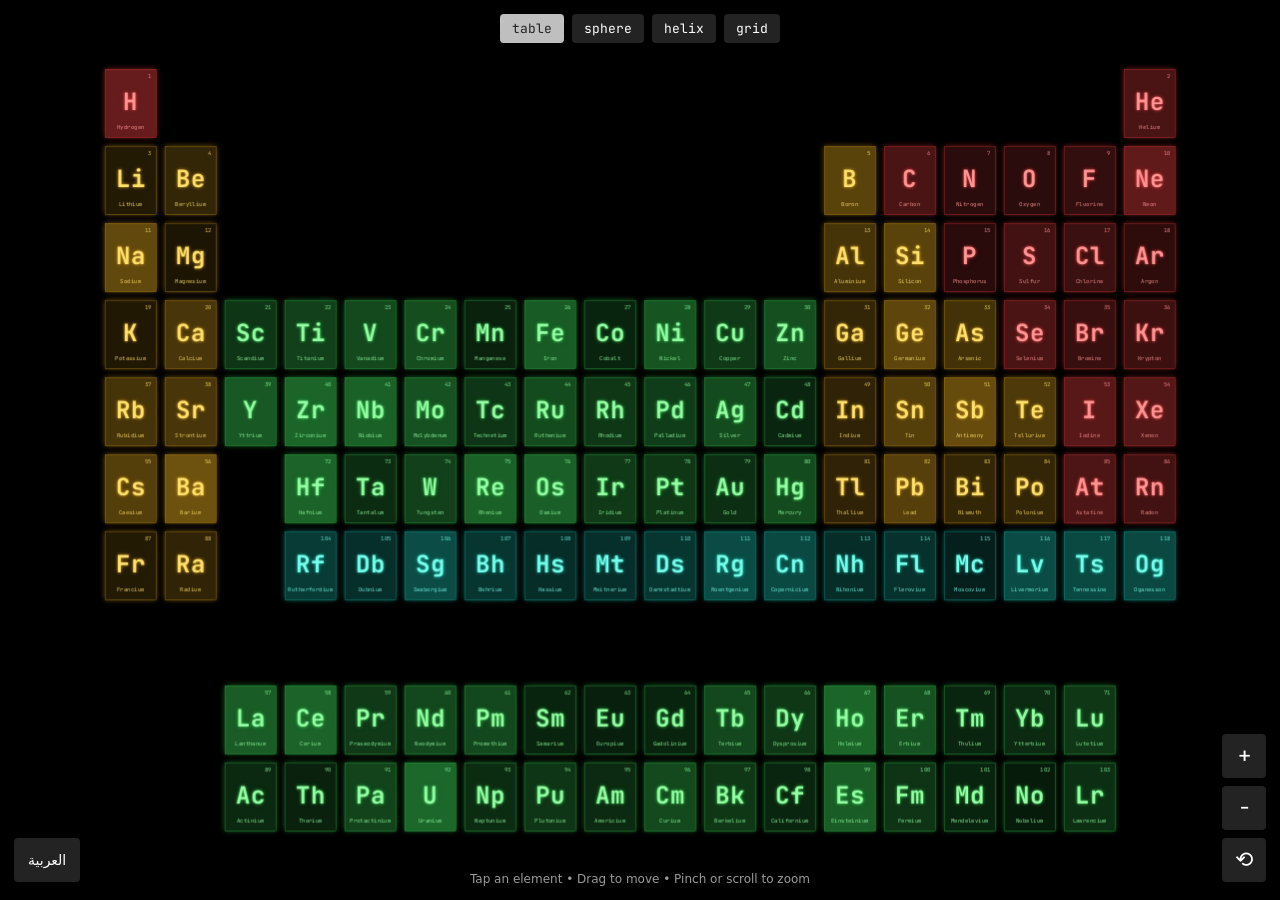
==== index.html @ 723ec85d "Add files via upload" ====
<!DOCTYPE html>
<html lang="en"><head><meta charset="utf-8">
<meta name="viewport" content="width=device-width,initial-scale=1,viewport-fit=cover">
<title>Periodic Table Auto Layout Animation</title>
<link href="https://fonts.googleapis.com/css2?family=JetBrains+Mono:wght@400;700&display=swap" rel="stylesheet">
<style>
:root{color-scheme:dark}
*{box-sizing:border-box;margin:0}
html,body{height:100%;background:#000;overflow:hidden;font-family:"JetBrains Mono",ui-monospace,Menlo,Consolas,monospace;touch-action:none}
#bar{position:fixed;top:calc(14px + env(safe-area-inset-top,0px));left:0;right:0;display:flex;justify-content:center;gap:8px;z-index:5}
button{font:inherit;font-size:13px;color:#fff;background:rgba(127,127,127,.28);border:0;padding:6px 12px;border-radius:4px;cursor:pointer}
button.on{background:rgba(225,225,225,.85);color:#222}
#stage{position:fixed;inset:0;perspective:1200px;cursor:grab}
#scene{position:absolute;left:50%;top:50%;width:0;height:0;transform-style:preserve-3d}
.t{position:absolute;width:120px;height:160px;margin:-80px 0 0 -60px;border:1px solid rgba(var(--c),.6);background:rgba(var(--c),var(--a));box-shadow:0 0 14px rgba(var(--c),.45);color:rgb(var(--l));text-align:center;font-weight:700;user-select:none;-webkit-user-select:none}
.t i{position:absolute;top:8px;right:10px;font-style:normal;font-size:13px;font-weight:400;opacity:.85}
.t b{position:absolute;left:0;right:0;top:38px;font-size:56px;text-shadow:0 0 8px rgba(var(--c),.9)}
.t s{position:absolute;left:0;right:0;bottom:14px;font-size:13px;text-decoration:none;font-weight:400;opacity:.9}
#ov{position:fixed;inset:0;z-index:10;display:flex;align-items:center;justify-content:center;background:rgba(0,0,0,.8);backdrop-filter:blur(6px);-webkit-backdrop-filter:blur(6px);padding:16px;overflow:auto;opacity:0;pointer-events:none;transition:opacity .35s;touch-action:pan-y}
#ov.show{opacity:1;pointer-events:auto}
#cl{position:fixed;top:calc(14px + env(safe-area-inset-top,0px));right:14px;z-index:11}
#cd{width:min(92vw,420px);margin:auto;color:rgb(var(--l));font-family:system-ui,"Segoe UI",Tahoma,"Noto Sans Arabic",sans-serif}
.hd{position:relative;height:190px;border:1px solid rgba(var(--c),.7);background:rgba(var(--c),.25);box-shadow:0 0 28px rgba(var(--c),.55);text-align:center;font-family:"JetBrains Mono",ui-monospace,Menlo,monospace;font-weight:700}
.hd i{position:absolute;top:12px;right:16px;font-style:normal;font-size:18px;font-weight:400;opacity:.85}
.hd b{position:absolute;left:0;right:0;top:34px;font-size:96px;text-shadow:0 0 14px rgba(var(--c),.95)}
.hd s{position:absolute;left:0;right:0;bottom:16px;font-size:18px;text-decoration:none;font-weight:400}
#exs{transition:opacity .4s .25s}
.lb{margin:16px 0 10px;font-size:14px;opacity:.85;text-align:center}
.ex{border:1px solid rgba(var(--c),.55);background:rgba(var(--c),.14);box-shadow:0 0 12px rgba(var(--c),.3);padding:11px 14px;margin-bottom:8px;font-size:16px;direction:rtl;text-align:right;line-height:1.5}
#zm{position:fixed;right:14px;bottom:calc(18px + env(safe-area-inset-bottom,0px));display:flex;flex-direction:column;gap:8px;z-index:5}
#zm button{width:44px;height:44px;font-size:22px;padding:0;line-height:1}
#hint{position:fixed;left:0;right:0;bottom:calc(14px + env(safe-area-inset-bottom,0px));text-align:center;font:12px system-ui,Tahoma,sans-serif;color:#9a9a9a;pointer-events:none;direction:rtl;transition:opacity 1s;z-index:4}
#lg{position:fixed;left:14px;bottom:calc(18px + env(safe-area-inset-bottom,0px));z-index:5;height:44px;padding:0 14px;font-family:system-ui,Tahoma,"Noto Sans Arabic",sans-serif;font-size:14px}
.ar .t s,.ar .hd s{font-family:system-ui,Tahoma,"Noto Sans Arabic",sans-serif}
body:not(.ar) .ex{direction:ltr;text-align:left}
</style></head><body>
<div id="bar"><button data-m="table">table</button><button data-m="sphere">sphere</button><button data-m="helix">helix</button><button data-m="grid">grid</button></div>
<div id="stage"><div id="scene"></div></div>
<button id="lg">العربية</button><div id="zm"><button data-z="1.3">+</button><button data-z="0.77">−</button><button data-z="0">⟲</button></div>
<div id="hint">اضغط على عنصر • اسحب للتحريك • قرّب بإصبعين أو بالعجلة</div>
<div id="ov"><button id="cl">✕</button><div id="cd"><div class="hd"></div><div id="exs"><div class="lb">أمثلة من الحياة الواقعية</div><div id="lst"></div></div></div></div>
<script>
const N="H Hydrogen,He Helium,Li Lithium,Be Beryllium,B Boron,C Carbon,N Nitrogen,O Oxygen,F Fluorine,Ne Neon,Na Sodium,Mg Magnesium,Al Aluminium,Si Silicon,P Phosphorus,S Sulfur,Cl Chlorine,Ar Argon,K Potassium,Ca Calcium,Sc Scandium,Ti Titanium,V Vanadium,Cr Chromium,Mn Manganese,Fe Iron,Co Cobalt,Ni Nickel,Cu Copper,Zn Zinc,Ga Gallium,Ge Germanium,As Arsenic,Se Selenium,Br Bromine,Kr Krypton,Rb Rubidium,Sr Strontium,Y Yttrium,Zr Zirconium,Nb Niobium,Mo Molybdenum,Tc Technetium,Ru Ruthenium,Rh Rhodium,Pd Palladium,Ag Silver,Cd Cadmium,In Indium,Sn Tin,Sb Antimony,Te Tellurium,I Iodine,Xe Xenon,Cs Caesium,Ba Barium,La Lanthanum,Ce Cerium,Pr Praseodymium,Nd Neodymium,Pm Promethium,Sm Samarium,Eu Europium,Gd Gadolinium,Tb Terbium,Dy Dysprosium,Ho Holmium,Er Erbium,Tm Thulium,Yb Ytterbium,Lu Lutetium,Hf Hafnium,Ta Tantalum,W Tungsten,Re Rhenium,Os Osmium,Ir Iridium,Pt Platinum,Au Gold,Hg Mercury,Tl Thallium,Pb Lead,Bi Bismuth,Po Polonium,At Astatine,Rn Radon,Fr Francium,Ra Radium,Ac Actinium,Th Thorium,Pa Protactinium,U Uranium,Np Neptunium,Pu Plutonium,Am Americium,Cm Curium,Bk Berkelium,Cf Californium,Es Einsteinium,Fm Fermium,Md Mendelevium,No Nobelium,Lr Lawrencium,Rf Rutherfordium,Db Dubnium,Sg Seaborgium,Bh Bohrium,Hs Hassium,Mt Meitnerium,Ds Darmstadtium,Rg Roentgenium,Cn Copernicium,Nh Nihonium,Fl Flerovium,Mc Moscovium,Lv Livermorium,Ts Tennessine,Og Oganesson".split(",").map(s=>s.split(" "));
const RED=new Set([1,2,6,7,8,9,10,15,16,17,18,34,35,36,53,54,85,86]);
const YEL=new Set([3,4,5,11,12,13,14,19,20,31,32,33,37,38,49,50,51,52,55,56,81,82,83,84,87,88]);
const COL={R:["255,70,70","255,150,150"],Y:["232,172,30","255,226,110"],G:["60,220,90","150,255,165"],T:["30,210,190","120,255,236"]};
const key=n=>n>=104?"T":RED.has(n)?"R":YEL.has(n)?"Y":"G";
const pos=n=>n<=2?[1,n==1?1:18]:n<=4?[2,n-2]:n<=10?[2,n+8]:n<=12?[3,n-10]:n<=18?[3,n]:n<=36?[4,n-18]:n<=54?[5,n-36]:n<=56?[6,n-54]:n<=71?[9,n-54]:n<=86?[6,n-68]:n<=88?[7,n-86]:n<=103?[10,n-86]:[7,n-100];
const PI=Math.PI,L=N.length;
const LAY={
 table:i=>{const[r,c]=pos(i+1);return{x:c*140-1330,y:r*180-990,z:0,rx:0,ry:0}},
 sphere:i=>{const phi=Math.acos(-1+2*i/L),a=Math.sqrt(L*PI)*phi,e=PI/2-phi,R=800;return{x:R*Math.cos(e)*Math.sin(a),y:-R*Math.sin(e),z:R*Math.cos(e)*Math.cos(a),rx:e,ry:a}},
 helix:i=>{const t=i*.175+PI,R=900;return{x:R*Math.sin(t),y:i*8-450,z:R*Math.cos(t),rx:0,ry:t}},
 grid:i=>({x:(i%5)*320-640,y:(Math.floor(i/5)%5)*300-600,z:Math.floor(i/25)*500-1000,rx:0,ry:0})
};
const scene=document.getElementById("scene"),btns=[...document.querySelectorAll("#bar button")];
const rnd=a=>(Math.random()-.5)*a;
const tiles=N.map(([s,nm],i)=>{
 const n=i+1,[c,l]=COL[key(n)],d=document.createElement("div");
 d.className="t";d.dataset.i=i;d.style.cssText=`--c:${c};--l:${l};--a:${(.12+Math.random()*.35).toFixed(2)}`;
 d.innerHTML=`<i>${n}</i><b>${s}</b><s>${nm}</s>`;scene.appendChild(d);
 return{d,c:{x:rnd(4000),y:rnd(4000),z:rnd(4000),rx:rnd(6),ry:rnd(6)},f:null,to:null,t0:0};
});
const wrap=a=>a-2*PI*Math.round(a/(2*PI)),ease=p=>p<.5?4*p*p*p:1-Math.pow(-2*p+2,3)/2;
let mode="",rot={x:0,y:0},zoom=1,drag=false,resetAt=0,S=.4,sel=false,dt=null,sx=0,sy=0,pan={x:0,y:0},ptrs=new Map(),t0=0,moved=false,pd=0;
function fit(){S=Math.max(.12,Math.min(innerWidth*.94/2520,innerHeight*.88/1850))}
function go(m){
 mode=m;pan.x=pan.y=0;btns.forEach(b=>b.classList.toggle("on",b.dataset.m==m));resetAt=performance.now();
 tiles.forEach((t,i)=>{const T=LAY[m](i);t.f={...t.c};T.rx=t.c.rx+wrap(T.rx-t.c.rx);T.ry=t.c.ry+wrap(T.ry-t.c.ry);t.to=T;t.t0=performance.now()+Math.random()*500});
}
function frame(now){
 for(const t of tiles){
  const p=Math.max(0,Math.min(1,(now-t.t0)/1600)),e=ease(p),c=t.c,f=t.f,T=t.to;
  for(const k in T)c[k]=f[k]+(T[k]-f[k])*e;
  t.d.style.transform=`translate3d(${c.x}px,${c.y}px,${c.z}px) rotateY(${c.ry}rad) rotateX(${c.rx}rad)`;
 }
 if(!drag&&!sel){
  const settle=mode=="table"||mode=="grid"||now-resetAt<2200;
  if(settle){rot.x*=.9;rot.y+=(Math.round(rot.y/(2*PI))*2*PI-rot.y)*.08}
  else rot.y+=.003;
 }
 scene.style.transform=`translate(${pan.x}px,${pan.y}px) scale3d(${S*zoom},${S*zoom},${S*zoom}) rotateX(${rot.x}rad) rotateY(${rot.y}rad)`;
 requestAnimationFrame(frame);
}
btns.forEach(b=>b.onclick=()=>go(b.dataset.m));
const st=document.getElementById("stage");let lx=0,ly=0;
st.onpointerdown=e=>{if(e.pointerType=="mouse")ptrs.clear();st.setPointerCapture(e.pointerId);ptrs.set(e.pointerId,{x:e.clientX,y:e.clientY});drag=true;if(ptrs.size==1){sx=e.clientX;sy=e.clientY;t0=Date.now();moved=false}else{moved=true;pd=dist()}st.style.cursor="grabbing"};
const dist=()=>{const a=[...ptrs.values()];return a.length>1?Math.hypot(a[0].x-a[1].x,a[0].y-a[1].y):0};
const mid=()=>{const a=[...ptrs.values()];return a.length>1?{x:(a[0].x+a[1].x)/2,y:(a[0].y+a[1].y)/2}:{x:0,y:0}};
function zoomAt(f,cx,cy){const nz=Math.max(.3,Math.min(5,zoom*f)),k=nz/zoom;pan.x=(pan.x-cx)*k+cx;pan.y=(pan.y-cy)*k+cy;zoom=nz}
function pick(x,y){let b=null,bd=1e9,ba=0;for(const t of tiles){const r=t.d.getBoundingClientRect();if(!r.width)continue;const dx=Math.max(r.left-x,0,x-r.right),dy=Math.max(r.top-y,0,y-r.bottom),d=Math.hypot(dx,dy),a=r.width*r.height;if(d<=24&&(d<bd-.5||(Math.abs(d-bd)<=.5&&a>ba))){bd=d;ba=a;b=t.d}}return b}
st.onpointermove=e=>{const p=ptrs.get(e.pointerId);if(!p)return;
 if(ptrs.size==1){const dx=e.clientX-p.x,dy=e.clientY-p.y;if(Math.hypot(e.clientX-sx,e.clientY-sy)>16)moved=true;
  if(mode=="table"||e.shiftKey||e.buttons==2){pan.x+=dx;pan.y+=dy}else{rot.y+=dx*.005;rot.x=Math.max(-1.4,Math.min(1.4,rot.x-dy*.005))}
  p.x=e.clientX;p.y=e.clientY}
 else{const m0=mid();p.x=e.clientX;p.y=e.clientY;const m1=mid(),d1=dist();pan.x+=m1.x-m0.x;pan.y+=m1.y-m0.y;if(pd>0&&d1>0)zoomAt(d1/pd,m1.x-innerWidth/2,m1.y-innerHeight/2);pd=d1}};
st.onpointerup=st.onpointercancel=e=>{const was=ptrs.size;ptrs.delete(e.pointerId);if(ptrs.size==0){drag=false;st.style.cursor="grab";if(e.type=="pointerup"&&!moved&&was==1&&Date.now()-t0<1200){const d=pick(e.clientX,e.clientY);if(d)openEl(+d.dataset.i,d)}}else pd=dist()};

st.onwheel=e=>{e.preventDefault();zoomAt(e.deltaY>0?.9:1.1,e.clientX-innerWidth/2,e.clientY-innerHeight/2)};
document.querySelectorAll("#zm button").forEach(b=>b.onclick=()=>{const z=+b.dataset.z;if(!z){zoom=1;pan.x=pan.y=0}else zoomAt(z,0,0)});
addEventListener("keydown",e=>{if(e.key=="+"||e.key=="=")zoomAt(1.2,0,0);if(e.key=="-")zoomAt(.83,0,0);if(e.key=="0"){zoom=1;pan.x=pan.y=0}});
st.oncontextmenu=e=>e.preventDefault();
st.onlostpointercapture=e=>{ptrs.delete(e.pointerId);if(!ptrs.size){drag=false;st.style.cursor="grab"}};
addEventListener("blur",()=>{ptrs.clear();drag=false});
setTimeout(()=>document.getElementById("hint").style.opacity=0,7000);
const X="وقود صواريخ الفضاء|سيارات الهيدروجين|الماء H₂O;بالونات الحفلات|تبريد أجهزة MRI|غاز الغوص العميق;بطاريات الجوال|السيارات الكهربائية|أدوية الاستقرار المزاجي;نوافذ أجهزة الأشعة|مرايا تلسكوب جيمس ويب|مكوّنات الطائرات;زجاج بايركس|منظفات البوراكس|أسمدة النباتات;الألماس والجرافيت|أقلام الرصاص|الفحم والوقود;78% من هواء الجو|الأسمدة|حفظ الأغذية بالتجميد;التنفس|أسطوانات الأكسجين الطبية|لحام وقطع المعادن;معجون الأسنان|مقالي التفلون|غاز تبريد;لافتات النيون|مصابيح الإعلانات|الليزر;ملح الطعام|مصابيح الشوارع البرتقالية|الصابون;الألعاب النارية البيضاء|هياكل السيارات الخفيفة|المكملات الغذائية;علب المشروبات|ورق الألمنيوم|هياكل الطائرات;رقائق المعالجات|الألواح الشمسية|الرمل والزجاج;رؤوس أعواد الثقاب|الأسمدة|عظام الجسم والـDNA;البارود|إطارات السيارات|رائحة البيض الفاسد;تعقيم المسابح|المبيّض (كلوركس)|ملح الطعام;داخل المصابيح|لحام الستانلس|حفظ الوثائق القديمة;الموز|الأسمدة|عمل الأعصاب والعضلات;الحليب والعظام|الإسمنت والجبس|الطباشير;مصابيح الملاعب|سبائك الدراجات|معدات رياضية;مفاصل اصطناعية|هياكل الطائرات|ساعات فاخرة;فولاذ مفاتيح الربط|بطاريات التدفق|سبائك قوية;طلاء الجنوط اللامع|الستانلس ستيل|لون الياقوت الأحمر;فولاذ السكك الحديدية|البطاريات القلوية|علب المعلبات;الدم (الهيموغلوبين)|هياكل المباني|السيارات والجسور;الخزف الأزرق|بطاريات الليثيوم|المغناطيسات;العملات المعدنية|الستانلس ستيل|بطاريات السيارات الهجينة;أسلاك الكهرباء|أواني الطبخ|العملات;جلفنة الحديد|كريمات الشمس|مكملات المناعة;يذوب في كف اليد|شاشات LED|شرائح الجوال;كابلات الألياف|كاميرات الحرارة|الترانزستورات الأولى;مبيدات قديمة|رقائق LED|سم الروايات البوليسية;شامبو القشرة|آلات التصوير|مكمل غذائي;مثبطات اللهب|مياه المسابح|الأصباغ;مصابيح الكاميرات|ليزر الأبحاث|نوافذ العزل;الساعات الذرية|ألعاب نارية بنفسجية|أبحاث الطب;الألعاب النارية الحمراء|شاشات تلفاز قديمة|مغناطيسات;ليزر YAG|شاشات التلفاز|مصابيح LED البيضاء;غلاف الوقود النووي|مجوهرات الزركون|تيجان الأسنان;أجهزة MRI|مغناطيس فائق|المجوهرات;فولاذ الأدوات|محركات الطائرات|زيوت التشحيم;أشهر مادة للتصوير الطبي النووي|أول عنصر اصطناعي في التاريخ;أقلام الحبر الفاخرة|الدوائر الإلكترونية|أقراص التخزين;عوادم السيارات|مجوهرات لامعة|من أغلى المعادن;محول عادم السيارة|الجوالات|حشوات الأسنان;المجوهرات|المرايا|الألواح الشمسية;بطاريات النيكل-كادميوم|أصباغ الرسامين|سام جداً;شاشات اللمس|الشاشات المسطحة|لحام معادن;علب الصفيح|لحام الإلكترونيات|البرونز;مثبطات اللهب|بطاريات|حروف الطباعة القديمة;الألواح الشمسية|الأقراص القابلة للكتابة|تبريد كهربائي;معقّم اليود|الملح المُيَوَّد|الغدة الدرقية;مصابيح سيارات زينون|محركات المركبات الفضائية|التخدير الطبي;الساعات الذرية|حفر آبار النفط|تعريف الثانية الزمنية;وجبة الباريوم قبل الأشعة|ألعاب نارية خضراء|الطلاء الأبيض;عدسات الكاميرات|البطاريات الهجينة|مصابيح الاستوديو;حجر القداحة|محول العادم|تلميع الزجاج;لون الزجاج الأخضر|مغناطيسات|نظارات اللحام;أقوى المغناطيسات|سماعات الأذن|توربينات الرياح;ساعات مضيئة قديمة|بطاريات نووية صغيرة;مغناطيسات قوية|ليزر|السماعات;أحمر شاشات التلفاز|حبر الأوراق النقدية|يتوهج على عملة اليورو;مادة تباين الرنين المغناطيسي|أقراص الحاسوب|شاشات;لون المصابيح الأخضر|شاشات الأجهزة|أجهزة الليزر;مغناطيسات المحركات|قضبان المفاعلات|الأقراص;أقوى مجال مغناطيسي|ليزر طبي|ألوان الزجاج;ألياف الإنترنت الضوئية|ليزر الجلدية|زجاج وردي;أجهزة أشعة محمولة|ليزر جراحي;الساعات الذرية الدقيقة|الليزر|الفولاذ;تصوير PET للأورام|مصابيح|أحجار;رقاقات الحاسوب|قضبان التحكم النووية|قطع البلازما;مكثفات الجوالات|الأجهزة الطبية|محركات الطائرات;فتيل المصابيح|رؤوس الحفر|كرة قلم الحبر;محركات الطائرات النفاثة|مصابيح|أقراص;من أثقل العناصر كثافة|أطراف الأقلام|بصمات;شمعات الإشعال|أطراف الأقلام|سبائك;المجوهرات|محول العادم|أدوية السرطان;المجوهرات والسبائك|الإلكترونيات|الأسنان;مقياس الحرارة القديم|مصابيح الفلورسنت|حشوات الأسنان قديماً;مستشعرات الأشعة تحت الحمراء|فحوص القلب النووية|سام جداً;بطاريات السيارات|الحماية من الأشعة|أثقال الغوص;دواء المعدة (بيبتو بيسمول)|مستحضرات التجميل|سبائك سهلة الذوبان;مزيلات الكهرباء الساكنة|سم شديد|اكتشفته ماري كوري;أندر عنصر على الأرض|أبحاث علاج السرطان;غاز مشع في الأقبية|رصد الزلازل|كاشفات;أندر العناصر في الطبيعة|لا استخدام تجاري;ساعات مضيئة قديمة|العلاج الإشعاعي|اكتشفته ماري كوري;علاج السرطان|مصدر نيوترونات;وقود نووي مستقبلي|فوانيس التخييم القديمة|سبائك;نادر جداً|أبحاث نووية;الطاقة النووية|ألوان الزجاج القديم|الغواصات النووية;مكوّن نووي|أبحاث;بطاريات المسابير الفضائية|الطاقة النووية;كاشفات الدخان;طاقة المركبات الفضائية|أبحاث;أبحاث العناصر الجديدة;كشف النفط والمعادن|بدء المفاعلات;أبحاث نووية|اكتُشف في غبار تجربة;أبحاث نووية;سُمّي نسبة لمندليف;سُمّي نسبة لألفريد نوبل;أبحاث فقط;سُمّي نسبة لرذرفورد;سُمّي نسبة لمدينة دوبنا;سُمّي نسبة لسيبورغ;سُمّي نسبة لنيلز بور;سُمّي نسبة لولاية هسن;سُمّي نسبة لليز مايتنر;سُمّي نسبة لدارمشتات;سُمّي نسبة لرونتجن;سُمّي نسبة لكوبرنيكوس;أول عنصر تكتشفه اليابان;سُمّي نسبة لمختبر فليروف;سُمّي نسبة لموسكو;سُمّي نسبة لمختبر ليفرمور;سُمّي نسبة لولاية تينيسي;أثقل عنصر معروف".split(";");
const ov=document.getElementById("ov"),cd=document.getElementById("cd"),hd=cd.querySelector(".hd"),exs=document.getElementById("exs"),lst=document.getElementById("lst");
const AR="الهيدروجين,الهيليوم,الليثيوم,البيريليوم,البورون,الكربون,النيتروجين,الأكسجين,الفلور,النيون,الصوديوم,المغنيسيوم,الألومنيوم,السيليكون,الفوسفور,الكبريت,الكلور,الأرجون,البوتاسيوم,الكالسيوم,السكانديوم,التيتانيوم,الفاناديوم,الكروم,المنغنيز,الحديد,الكوبالت,النيكل,النحاس,الزنك,الغاليوم,الجرمانيوم,الزرنيخ,السيلينيوم,البروم,الكريبتون,الروبيديوم,السترونشيوم,الإتريوم,الزركونيوم,النيوبيوم,الموليبدينوم,التكنيشيوم,الروثينيوم,الروديوم,البلاديوم,الفضة,الكادميوم,الإنديوم,القصدير,الأنتيمون,التيلوريوم,اليود,الزينون,السيزيوم,الباريوم,اللانثانوم,السيريوم,البراسيوديميوم,النيوديميوم,البروميثيوم,السماريوم,اليوروبيوم,الجادولينيوم,التيربيوم,الديسبروسيوم,الهولميوم,الإربيوم,الثوليوم,الإتربيوم,اللوتيتيوم,الهافنيوم,التنتالوم,التنغستن,الرينيوم,الأوزميوم,الإيريديوم,البلاتين,الذهب,الزئبق,الثاليوم,الرصاص,البزموت,البولونيوم,الأستاتين,الرادون,الفرانسيوم,الراديوم,الأكتينيوم,الثوريوم,البروتاكتينيوم,اليورانيوم,النبتونيوم,البلوتونيوم,الأميريسيوم,الكوريوم,البركيليوم,الكاليفورنيوم,الأينشتاينيوم,الفيرميوم,المندليفيوم,النوبليوم,اللورنسيوم,الرذرفورديوم,الدوبنيوم,السيبورغيوم,البوريوم,الهاسيوم,الميتنيريوم,الدارمشتاتيوم,الرونتجينيوم,الكوبرنيسيوم,النيهونيوم,الفليروفيوم,الموسكوفيوم,الليفرموريوم,التينيسين,الأوغانيسون".split(",");
const XE="Rocket fuel|Hydrogen cars|Water (H₂O);Party balloons|Cooling MRI machines|Deep-dive breathing gas;Phone batteries|Electric cars|Mood-stabilizing medication;X-ray machine windows|James Webb telescope mirrors|Aircraft parts;Pyrex glass|Borax cleaners|Plant fertilizer;Diamonds and graphite|Pencils|Coal and fuel;78% of the air|Fertilizers|Flash-freezing food;Breathing|Medical oxygen tanks|Welding and metal cutting;Toothpaste|Teflon pans|Refrigerant gas;Neon signs|Advertising lights|Lasers;Table salt|Orange street lamps|Soap;White fireworks|Lightweight car parts|Dietary supplements;Drink cans|Aluminium foil|Aircraft bodies;Computer chips|Solar panels|Sand and glass;Match heads|Fertilizers|Bones and DNA;Gunpowder|Car tyres|Rotten-egg smell;Pool disinfection|Bleach|Table salt;Inside light bulbs|Stainless-steel welding|Preserving old documents;Bananas|Fertilizers|Nerve and muscle function;Milk and bones|Cement and plaster|Chalk;Stadium lights|Bicycle alloys|Sports gear;Joint replacements|Aircraft parts|Luxury watches;Wrench steel|Flow batteries|Strong alloys;Shiny wheel plating|Stainless steel|Ruby red colour;Railway steel|Alkaline batteries|Food cans;Blood (haemoglobin)|Building frames|Cars and bridges;Blue ceramics|Lithium batteries|Magnets;Coins|Stainless steel|Hybrid car batteries;Electric wires|Cookware|Coins;Galvanised iron|Sunscreen|Immunity supplements;Melts in your hand|LED screens|Phone chips;Fibre-optic cables|Thermal cameras|Early transistors;Old pesticides|LED chips|Poison of detective novels;Anti-dandruff shampoo|Photocopiers|Dietary supplement;Flame retardants|Pool water|Dyes;Camera flash lamps|Research lasers|Insulating windows;Atomic clocks|Purple fireworks|Medical research;Red fireworks|Old TV screens|Magnets;YAG lasers|TV screens|White LED lights;Nuclear fuel cladding|Zircon jewellery|Dental crowns;MRI machines|Superconducting magnets|Jewellery;Tool steel|Jet engines|Lubricants;Top medical imaging agent|First artificial element ever;Luxury pen tips|Electronic circuits|Storage disks;Car exhausts|Shiny jewellery plating|One of the priciest metals;Catalytic converters|Phones|Dental fillings;Jewellery|Mirrors|Solar panels;NiCd batteries|Artists pigments|Very toxic;Touch screens|Flat-panel displays|Metal solder;Tin cans|Electronics solder|Bronze;Flame retardants|Batteries|Old printing type;Solar panels|Rewritable discs|Thermoelectric cooling;Iodine antiseptic|Iodised salt|Thyroid gland;Xenon car headlights|Spacecraft engines|Medical anaesthesia;Atomic clocks|Oil drilling|Defines the second;Barium meal before X-rays|Green fireworks|White paint;Camera lenses|Hybrid batteries|Studio lights;Lighter flints|Catalytic converters|Glass polishing;Green glass tint|Magnets|Welding goggles;Strongest magnets|Earphones|Wind turbines;Old glow-in-the-dark watches|Tiny nuclear batteries;Strong magnets|Lasers|Speakers;Red in TV screens|Banknote ink|Glows on euro notes;MRI contrast agent|Computer disks|Screens;Green light bulbs|Device screens|Lasers;Motor magnets|Reactor rods|Disks;Strongest magnetic field|Medical lasers|Glass colours;Internet fibre optics|Skin lasers|Pink glass;Portable X-ray units|Surgical lasers;Precise atomic clocks|Lasers|Steel;PET tumour scans|Lamps|Gemstones;Computer chips|Nuclear control rods|Plasma cutting;Phone capacitors|Medical devices|Jet engines;Bulb filaments|Drill bits|Ballpoint pen tips;Jet engines|Lamps|Disks;Among the densest elements|Pen tips|Fingerprint powder;Spark plugs|Pen tips|Alloys;Jewellery|Catalytic converters|Cancer drugs;Jewellery and bullion|Electronics|Dentistry;Old thermometers|Fluorescent lamps|Old dental fillings;Infrared sensors|Cardiac nuclear scans|Highly toxic;Car batteries|Radiation shielding|Diving weights;Stomach medicine (Pepto-Bismol)|Cosmetics|Easy-melting alloys;Static eliminators|Intense poison|Discovered by Marie Curie;Rarest element on Earth|Cancer therapy research;Radioactive gas in basements|Earthquake monitoring|Detectors;Rarest natural element|No commercial use;Old glow-in-the-dark watches|Radiotherapy|Discovered by Marie Curie;Cancer therapy|Neutron source;Future nuclear fuel|Old camping lanterns|Alloys;Very rare|Nuclear research;Nuclear power|Old glass colours|Nuclear submarines;Nuclear by-product|Research;Space probe batteries|Nuclear power;Smoke detectors;Spacecraft power|Research;New-element research;Oil and metal detection|Reactor start-up;Nuclear research|Found in test debris;Nuclear research;Named after Mendeleev;Named after Alfred Nobel;Research only;Named after Rutherford;Named after Dubna, Russia;Named after Seaborg;Named after Niels Bohr;Named after Hesse, Germany;Named after Lise Meitner;Named after Darmstadt;Named after Roentgen;Named after Copernicus;First element found in Asia (Japan);Named after the Flerov lab;Named after Moscow;Named after Livermore lab;Named after Tennessee;Heaviest known element".split(";");
const lbl=document.querySelector(".lb");
let ft="",cur=0,lang="en";
function fill(){const i=cur,n=i+1,a=lang=="ar";let ex=(a?X:XE)[i].split("|");if(n>=104)ex=[a?"عنصر اصطناعي يتحلل خلال أجزاء من الثانية":"Synthetic, decays in a fraction of a second",...ex];hd.innerHTML=`<i>${n}</i><b>${N[i][0]}</b><s>${a?AR[i]:N[i][1]}</s>`;lst.innerHTML=ex.map(t=>`<div class="ex">${t}</div>`).join("");lbl.textContent=a?"أمثلة من الحياة الواقعية":"Real-life examples"}
function setLang(l){lang=l;const a=l=="ar";document.body.classList.toggle("ar",a);document.documentElement.lang=l;tiles.forEach((t,i)=>t.d.querySelector("s").textContent=a?AR[i]:N[i][1]);document.getElementById("lg").textContent=a?"English":"العربية";document.getElementById("hint").textContent=a?"اضغط على عنصر • اسحب للتحريك • قرّب بإصبعين أو بالعجلة":"Tap an element • Drag to move • Pinch or scroll to zoom";if(sel)fill();try{localStorage.setItem("lang",l)}catch(e){}}
function openEl(i,tl){
 const[s,nm]=N[i],n=i+1,[c,l]=COL[key(n)];
 cur=i;
 cd.style.cssText=`--c:${c};--l:${l}`;
 fill();
 
 sel=true;exs.style.opacity=0;
 const r=tl.getBoundingClientRect(),h=hd.getBoundingClientRect();
 ft=`translate(${r.left+r.width/2-h.left-h.width/2}px,${r.top+r.height/2-h.top-h.height/2}px) scale(${Math.max(.05,r.width/h.width)})`;
 cd.style.transformOrigin=`50% ${h.height/2}px`;cd.style.transition="none";cd.style.transform=ft;cd.offsetWidth;
 cd.style.transition="transform .6s cubic-bezier(.2,.8,.2,1)";cd.style.transform="none";
 exs.style.opacity=1;ov.classList.add("show");
}
function closeEl(){ov.classList.remove("show");cd.style.transform=ft;exs.style.opacity=0;setTimeout(()=>{if(!ov.classList.contains("show"))sel=false},550)}
ov.onclick=closeEl;addEventListener("keydown",e=>{if(e.key=="Escape")closeEl()});
let sl="en";try{sl=localStorage.getItem("lang")||"en"}catch(e){}
document.getElementById("lg").onclick=()=>setLang(lang=="ar"?"en":"ar");
setLang(sl);addEventListener("resize",fit);fit();go("table");requestAnimationFrame(frame);
</script></body></html>
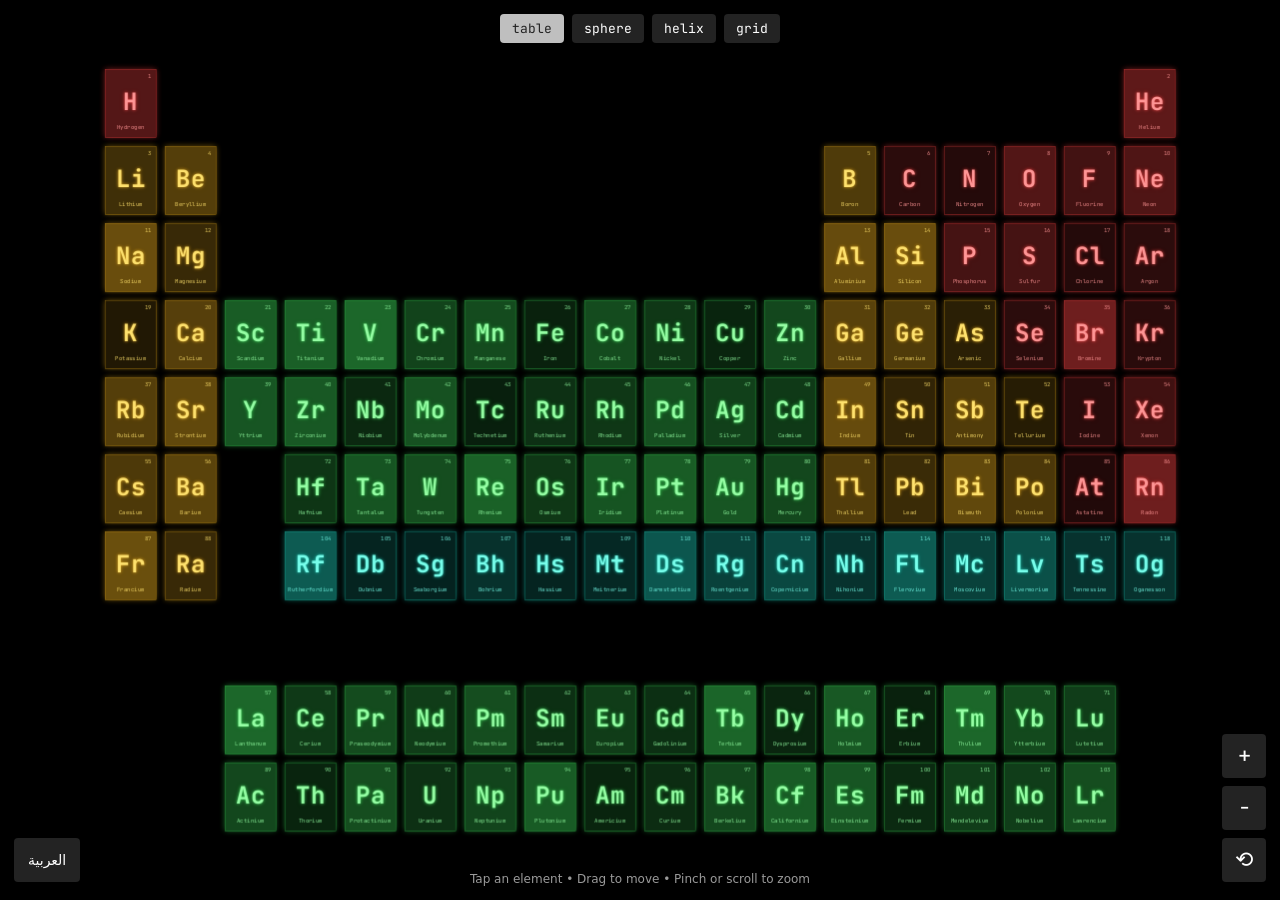
==== commit c858341e: "Update website" ====
--- a/index.html
+++ b/index.html
@@ -1,132 +1,19 @@
 <!DOCTYPE html>
 <html lang="en"><head><meta charset="utf-8">
 <meta name="viewport" content="width=device-width,initial-scale=1,viewport-fit=cover">
-<title>Periodic Table Auto Layout Animation</title>
+<title>Periodic Table 3D | الجدول الدوري ثلاثي الأبعاد</title>
+<meta name="description" content="Interactive 3D periodic table with real-life examples and scientific details. Arabic/English. جدول دوري ثلاثي الأبعاد تفاعلي.">
 <link href="https://fonts.googleapis.com/css2?family=JetBrains+Mono:wght@400;700&display=swap" rel="stylesheet">
-<style>
-:root{color-scheme:dark}
-*{box-sizing:border-box;margin:0}
-html,body{height:100%;background:#000;overflow:hidden;font-family:"JetBrains Mono",ui-monospace,Menlo,Consolas,monospace;touch-action:none}
-#bar{position:fixed;top:calc(14px + env(safe-area-inset-top,0px));left:0;right:0;display:flex;justify-content:center;gap:8px;z-index:5}
-button{font:inherit;font-size:13px;color:#fff;background:rgba(127,127,127,.28);border:0;padding:6px 12px;border-radius:4px;cursor:pointer}
-button.on{background:rgba(225,225,225,.85);color:#222}
-#stage{position:fixed;inset:0;perspective:1200px;cursor:grab}
-#scene{position:absolute;left:50%;top:50%;width:0;height:0;transform-style:preserve-3d}
-.t{position:absolute;width:120px;height:160px;margin:-80px 0 0 -60px;border:1px solid rgba(var(--c),.6);background:rgba(var(--c),var(--a));box-shadow:0 0 14px rgba(var(--c),.45);color:rgb(var(--l));text-align:center;font-weight:700;user-select:none;-webkit-user-select:none}
-.t i{position:absolute;top:8px;right:10px;font-style:normal;font-size:13px;font-weight:400;opacity:.85}
-.t b{position:absolute;left:0;right:0;top:38px;font-size:56px;text-shadow:0 0 8px rgba(var(--c),.9)}
-.t s{position:absolute;left:0;right:0;bottom:14px;font-size:13px;text-decoration:none;font-weight:400;opacity:.9}
-#ov{position:fixed;inset:0;z-index:10;display:flex;align-items:center;justify-content:center;background:rgba(0,0,0,.8);backdrop-filter:blur(6px);-webkit-backdrop-filter:blur(6px);padding:16px;overflow:auto;opacity:0;pointer-events:none;transition:opacity .35s;touch-action:pan-y}
-#ov.show{opacity:1;pointer-events:auto}
-#cl{position:fixed;top:calc(14px + env(safe-area-inset-top,0px));right:14px;z-index:11}
-#cd{width:min(92vw,420px);margin:auto;color:rgb(var(--l));font-family:system-ui,"Segoe UI",Tahoma,"Noto Sans Arabic",sans-serif}
-.hd{position:relative;height:190px;border:1px solid rgba(var(--c),.7);background:rgba(var(--c),.25);box-shadow:0 0 28px rgba(var(--c),.55);text-align:center;font-family:"JetBrains Mono",ui-monospace,Menlo,monospace;font-weight:700}
-.hd i{position:absolute;top:12px;right:16px;font-style:normal;font-size:18px;font-weight:400;opacity:.85}
-.hd b{position:absolute;left:0;right:0;top:34px;font-size:96px;text-shadow:0 0 14px rgba(var(--c),.95)}
-.hd s{position:absolute;left:0;right:0;bottom:16px;font-size:18px;text-decoration:none;font-weight:400}
-#exs{transition:opacity .4s .25s}
-.lb{margin:16px 0 10px;font-size:14px;opacity:.85;text-align:center}
-.ex{border:1px solid rgba(var(--c),.55);background:rgba(var(--c),.14);box-shadow:0 0 12px rgba(var(--c),.3);padding:11px 14px;margin-bottom:8px;font-size:16px;direction:rtl;text-align:right;line-height:1.5}
-#zm{position:fixed;right:14px;bottom:calc(18px + env(safe-area-inset-bottom,0px));display:flex;flex-direction:column;gap:8px;z-index:5}
-#zm button{width:44px;height:44px;font-size:22px;padding:0;line-height:1}
-#hint{position:fixed;left:0;right:0;bottom:calc(14px + env(safe-area-inset-bottom,0px));text-align:center;font:12px system-ui,Tahoma,sans-serif;color:#9a9a9a;pointer-events:none;direction:rtl;transition:opacity 1s;z-index:4}
-#lg{position:fixed;left:14px;bottom:calc(18px + env(safe-area-inset-bottom,0px));z-index:5;height:44px;padding:0 14px;font-family:system-ui,Tahoma,"Noto Sans Arabic",sans-serif;font-size:14px}
-.ar .t s,.ar .hd s{font-family:system-ui,Tahoma,"Noto Sans Arabic",sans-serif}
-body:not(.ar) .ex{direction:ltr;text-align:left}
-</style></head><body>
+<link rel="stylesheet" href="style.css">
+</head><body>
 <div id="bar"><button data-m="table">table</button><button data-m="sphere">sphere</button><button data-m="helix">helix</button><button data-m="grid">grid</button></div>
 <div id="stage"><div id="scene"></div></div>
 <button id="lg">العربية</button><div id="zm"><button data-z="1.3">+</button><button data-z="0.77">−</button><button data-z="0">⟲</button></div>
 <div id="hint">اضغط على عنصر • اسحب للتحريك • قرّب بإصبعين أو بالعجلة</div>
-<div id="ov"><button id="cl">✕</button><div id="cd"><div class="hd"></div><div id="exs"><div class="lb">أمثلة من الحياة الواقعية</div><div id="lst"></div></div></div></div>
-<script>
-const N="H Hydrogen,He Helium,Li Lithium,Be Beryllium,B Boron,C Carbon,N Nitrogen,O Oxygen,F Fluorine,Ne Neon,Na Sodium,Mg Magnesium,Al Aluminium,Si Silicon,P Phosphorus,S Sulfur,Cl Chlorine,Ar Argon,K Potassium,Ca Calcium,Sc Scandium,Ti Titanium,V Vanadium,Cr Chromium,Mn Manganese,Fe Iron,Co Cobalt,Ni Nickel,Cu Copper,Zn Zinc,Ga Gallium,Ge Germanium,As Arsenic,Se Selenium,Br Bromine,Kr Krypton,Rb Rubidium,Sr Strontium,Y Yttrium,Zr Zirconium,Nb Niobium,Mo Molybdenum,Tc Technetium,Ru Ruthenium,Rh Rhodium,Pd Palladium,Ag Silver,Cd Cadmium,In Indium,Sn Tin,Sb Antimony,Te Tellurium,I Iodine,Xe Xenon,Cs Caesium,Ba Barium,La Lanthanum,Ce Cerium,Pr Praseodymium,Nd Neodymium,Pm Promethium,Sm Samarium,Eu Europium,Gd Gadolinium,Tb Terbium,Dy Dysprosium,Ho Holmium,Er Erbium,Tm Thulium,Yb Ytterbium,Lu Lutetium,Hf Hafnium,Ta Tantalum,W Tungsten,Re Rhenium,Os Osmium,Ir Iridium,Pt Platinum,Au Gold,Hg Mercury,Tl Thallium,Pb Lead,Bi Bismuth,Po Polonium,At Astatine,Rn Radon,Fr Francium,Ra Radium,Ac Actinium,Th Thorium,Pa Protactinium,U Uranium,Np Neptunium,Pu Plutonium,Am Americium,Cm Curium,Bk Berkelium,Cf Californium,Es Einsteinium,Fm Fermium,Md Mendelevium,No Nobelium,Lr Lawrencium,Rf Rutherfordium,Db Dubnium,Sg Seaborgium,Bh Bohrium,Hs Hassium,Mt Meitnerium,Ds Darmstadtium,Rg Roentgenium,Cn Copernicium,Nh Nihonium,Fl Flerovium,Mc Moscovium,Lv Livermorium,Ts Tennessine,Og Oganesson".split(",").map(s=>s.split(" "));
-const RED=new Set([1,2,6,7,8,9,10,15,16,17,18,34,35,36,53,54,85,86]);
-const YEL=new Set([3,4,5,11,12,13,14,19,20,31,32,33,37,38,49,50,51,52,55,56,81,82,83,84,87,88]);
-const COL={R:["255,70,70","255,150,150"],Y:["232,172,30","255,226,110"],G:["60,220,90","150,255,165"],T:["30,210,190","120,255,236"]};
-const key=n=>n>=104?"T":RED.has(n)?"R":YEL.has(n)?"Y":"G";
-const pos=n=>n<=2?[1,n==1?1:18]:n<=4?[2,n-2]:n<=10?[2,n+8]:n<=12?[3,n-10]:n<=18?[3,n]:n<=36?[4,n-18]:n<=54?[5,n-36]:n<=56?[6,n-54]:n<=71?[9,n-54]:n<=86?[6,n-68]:n<=88?[7,n-86]:n<=103?[10,n-86]:[7,n-100];
-const PI=Math.PI,L=N.length;
-const LAY={
- table:i=>{const[r,c]=pos(i+1);return{x:c*140-1330,y:r*180-990,z:0,rx:0,ry:0}},
- sphere:i=>{const phi=Math.acos(-1+2*i/L),a=Math.sqrt(L*PI)*phi,e=PI/2-phi,R=800;return{x:R*Math.cos(e)*Math.sin(a),y:-R*Math.sin(e),z:R*Math.cos(e)*Math.cos(a),rx:e,ry:a}},
- helix:i=>{const t=i*.175+PI,R=900;return{x:R*Math.sin(t),y:i*8-450,z:R*Math.cos(t),rx:0,ry:t}},
- grid:i=>({x:(i%5)*320-640,y:(Math.floor(i/5)%5)*300-600,z:Math.floor(i/25)*500-1000,rx:0,ry:0})
-};
-const scene=document.getElementById("scene"),btns=[...document.querySelectorAll("#bar button")];
-const rnd=a=>(Math.random()-.5)*a;
-const tiles=N.map(([s,nm],i)=>{
- const n=i+1,[c,l]=COL[key(n)],d=document.createElement("div");
- d.className="t";d.dataset.i=i;d.style.cssText=`--c:${c};--l:${l};--a:${(.12+Math.random()*.35).toFixed(2)}`;
- d.innerHTML=`<i>${n}</i><b>${s}</b><s>${nm}</s>`;scene.appendChild(d);
- return{d,c:{x:rnd(4000),y:rnd(4000),z:rnd(4000),rx:rnd(6),ry:rnd(6)},f:null,to:null,t0:0};
-});
-const wrap=a=>a-2*PI*Math.round(a/(2*PI)),ease=p=>p<.5?4*p*p*p:1-Math.pow(-2*p+2,3)/2;
-let mode="",rot={x:0,y:0},zoom=1,drag=false,resetAt=0,S=.4,sel=false,dt=null,sx=0,sy=0,pan={x:0,y:0},ptrs=new Map(),t0=0,moved=false,pd=0;
-function fit(){S=Math.max(.12,Math.min(innerWidth*.94/2520,innerHeight*.88/1850))}
-function go(m){
- mode=m;pan.x=pan.y=0;btns.forEach(b=>b.classList.toggle("on",b.dataset.m==m));resetAt=performance.now();
- tiles.forEach((t,i)=>{const T=LAY[m](i);t.f={...t.c};T.rx=t.c.rx+wrap(T.rx-t.c.rx);T.ry=t.c.ry+wrap(T.ry-t.c.ry);t.to=T;t.t0=performance.now()+Math.random()*500});
-}
-function frame(now){
- for(const t of tiles){
-  const p=Math.max(0,Math.min(1,(now-t.t0)/1600)),e=ease(p),c=t.c,f=t.f,T=t.to;
-  for(const k in T)c[k]=f[k]+(T[k]-f[k])*e;
-  t.d.style.transform=`translate3d(${c.x}px,${c.y}px,${c.z}px) rotateY(${c.ry}rad) rotateX(${c.rx}rad)`;
- }
- if(!drag&&!sel){
-  const settle=mode=="table"||mode=="grid"||now-resetAt<2200;
-  if(settle){rot.x*=.9;rot.y+=(Math.round(rot.y/(2*PI))*2*PI-rot.y)*.08}
-  else rot.y+=.003;
- }
- scene.style.transform=`translate(${pan.x}px,${pan.y}px) scale3d(${S*zoom},${S*zoom},${S*zoom}) rotateX(${rot.x}rad) rotateY(${rot.y}rad)`;
- requestAnimationFrame(frame);
-}
-btns.forEach(b=>b.onclick=()=>go(b.dataset.m));
-const st=document.getElementById("stage");let lx=0,ly=0;
-st.onpointerdown=e=>{if(e.pointerType=="mouse")ptrs.clear();st.setPointerCapture(e.pointerId);ptrs.set(e.pointerId,{x:e.clientX,y:e.clientY});drag=true;if(ptrs.size==1){sx=e.clientX;sy=e.clientY;t0=Date.now();moved=false}else{moved=true;pd=dist()}st.style.cursor="grabbing"};
-const dist=()=>{const a=[...ptrs.values()];return a.length>1?Math.hypot(a[0].x-a[1].x,a[0].y-a[1].y):0};
-const mid=()=>{const a=[...ptrs.values()];return a.length>1?{x:(a[0].x+a[1].x)/2,y:(a[0].y+a[1].y)/2}:{x:0,y:0}};
-function zoomAt(f,cx,cy){const nz=Math.max(.3,Math.min(5,zoom*f)),k=nz/zoom;pan.x=(pan.x-cx)*k+cx;pan.y=(pan.y-cy)*k+cy;zoom=nz}
-function pick(x,y){let b=null,bd=1e9,ba=0;for(const t of tiles){const r=t.d.getBoundingClientRect();if(!r.width)continue;const dx=Math.max(r.left-x,0,x-r.right),dy=Math.max(r.top-y,0,y-r.bottom),d=Math.hypot(dx,dy),a=r.width*r.height;if(d<=24&&(d<bd-.5||(Math.abs(d-bd)<=.5&&a>ba))){bd=d;ba=a;b=t.d}}return b}
-st.onpointermove=e=>{const p=ptrs.get(e.pointerId);if(!p)return;
- if(ptrs.size==1){const dx=e.clientX-p.x,dy=e.clientY-p.y;if(Math.hypot(e.clientX-sx,e.clientY-sy)>16)moved=true;
-  if(mode=="table"||e.shiftKey||e.buttons==2){pan.x+=dx;pan.y+=dy}else{rot.y+=dx*.005;rot.x=Math.max(-1.4,Math.min(1.4,rot.x-dy*.005))}
-  p.x=e.clientX;p.y=e.clientY}
- else{const m0=mid();p.x=e.clientX;p.y=e.clientY;const m1=mid(),d1=dist();pan.x+=m1.x-m0.x;pan.y+=m1.y-m0.y;if(pd>0&&d1>0)zoomAt(d1/pd,m1.x-innerWidth/2,m1.y-innerHeight/2);pd=d1}};
-st.onpointerup=st.onpointercancel=e=>{const was=ptrs.size;ptrs.delete(e.pointerId);if(ptrs.size==0){drag=false;st.style.cursor="grab";if(e.type=="pointerup"&&!moved&&was==1&&Date.now()-t0<1200){const d=pick(e.clientX,e.clientY);if(d)openEl(+d.dataset.i,d)}}else pd=dist()};
-
-st.onwheel=e=>{e.preventDefault();zoomAt(e.deltaY>0?.9:1.1,e.clientX-innerWidth/2,e.clientY-innerHeight/2)};
-document.querySelectorAll("#zm button").forEach(b=>b.onclick=()=>{const z=+b.dataset.z;if(!z){zoom=1;pan.x=pan.y=0}else zoomAt(z,0,0)});
-addEventListener("keydown",e=>{if(e.key=="+"||e.key=="=")zoomAt(1.2,0,0);if(e.key=="-")zoomAt(.83,0,0);if(e.key=="0"){zoom=1;pan.x=pan.y=0}});
-st.oncontextmenu=e=>e.preventDefault();
-st.onlostpointercapture=e=>{ptrs.delete(e.pointerId);if(!ptrs.size){drag=false;st.style.cursor="grab"}};
-addEventListener("blur",()=>{ptrs.clear();drag=false});
-setTimeout(()=>document.getElementById("hint").style.opacity=0,7000);
-const X="وقود صواريخ الفضاء|سيارات الهيدروجين|الماء H₂O;بالونات الحفلات|تبريد أجهزة MRI|غاز الغوص العميق;بطاريات الجوال|السيارات الكهربائية|أدوية الاستقرار المزاجي;نوافذ أجهزة الأشعة|مرايا تلسكوب جيمس ويب|مكوّنات الطائرات;زجاج بايركس|منظفات البوراكس|أسمدة النباتات;الألماس والجرافيت|أقلام الرصاص|الفحم والوقود;78% من هواء الجو|الأسمدة|حفظ الأغذية بالتجميد;التنفس|أسطوانات الأكسجين الطبية|لحام وقطع المعادن;معجون الأسنان|مقالي التفلون|غاز تبريد;لافتات النيون|مصابيح الإعلانات|الليزر;ملح الطعام|مصابيح الشوارع البرتقالية|الصابون;الألعاب النارية البيضاء|هياكل السيارات الخفيفة|المكملات الغذائية;علب المشروبات|ورق الألمنيوم|هياكل الطائرات;رقائق المعالجات|الألواح الشمسية|الرمل والزجاج;رؤوس أعواد الثقاب|الأسمدة|عظام الجسم والـDNA;البارود|إطارات السيارات|رائحة البيض الفاسد;تعقيم المسابح|المبيّض (كلوركس)|ملح الطعام;داخل المصابيح|لحام الستانلس|حفظ الوثائق القديمة;الموز|الأسمدة|عمل الأعصاب والعضلات;الحليب والعظام|الإسمنت والجبس|الطباشير;مصابيح الملاعب|سبائك الدراجات|معدات رياضية;مفاصل اصطناعية|هياكل الطائرات|ساعات فاخرة;فولاذ مفاتيح الربط|بطاريات التدفق|سبائك قوية;طلاء الجنوط اللامع|الستانلس ستيل|لون الياقوت الأحمر;فولاذ السكك الحديدية|البطاريات القلوية|علب المعلبات;الدم (الهيموغلوبين)|هياكل المباني|السيارات والجسور;الخزف الأزرق|بطاريات الليثيوم|المغناطيسات;العملات المعدنية|الستانلس ستيل|بطاريات السيارات الهجينة;أسلاك الكهرباء|أواني الطبخ|العملات;جلفنة الحديد|كريمات الشمس|مكملات المناعة;يذوب في كف اليد|شاشات LED|شرائح الجوال;كابلات الألياف|كاميرات الحرارة|الترانزستورات الأولى;مبيدات قديمة|رقائق LED|سم الروايات البوليسية;شامبو القشرة|آلات التصوير|مكمل غذائي;مثبطات اللهب|مياه المسابح|الأصباغ;مصابيح الكاميرات|ليزر الأبحاث|نوافذ العزل;الساعات الذرية|ألعاب نارية بنفسجية|أبحاث الطب;الألعاب النارية الحمراء|شاشات تلفاز قديمة|مغناطيسات;ليزر YAG|شاشات التلفاز|مصابيح LED البيضاء;غلاف الوقود النووي|مجوهرات الزركون|تيجان الأسنان;أجهزة MRI|مغناطيس فائق|المجوهرات;فولاذ الأدوات|محركات الطائرات|زيوت التشحيم;أشهر مادة للتصوير الطبي النووي|أول عنصر اصطناعي في التاريخ;أقلام الحبر الفاخرة|الدوائر الإلكترونية|أقراص التخزين;عوادم السيارات|مجوهرات لامعة|من أغلى المعادن;محول عادم السيارة|الجوالات|حشوات الأسنان;المجوهرات|المرايا|الألواح الشمسية;بطاريات النيكل-كادميوم|أصباغ الرسامين|سام جداً;شاشات اللمس|الشاشات المسطحة|لحام معادن;علب الصفيح|لحام الإلكترونيات|البرونز;مثبطات اللهب|بطاريات|حروف الطباعة القديمة;الألواح الشمسية|الأقراص القابلة للكتابة|تبريد كهربائي;معقّم اليود|الملح المُيَوَّد|الغدة الدرقية;مصابيح سيارات زينون|محركات المركبات الفضائية|التخدير الطبي;الساعات الذرية|حفر آبار النفط|تعريف الثانية الزمنية;وجبة الباريوم قبل الأشعة|ألعاب نارية خضراء|الطلاء الأبيض;عدسات الكاميرات|البطاريات الهجينة|مصابيح الاستوديو;حجر القداحة|محول العادم|تلميع الزجاج;لون الزجاج الأخضر|مغناطيسات|نظارات اللحام;أقوى المغناطيسات|سماعات الأذن|توربينات الرياح;ساعات مضيئة قديمة|بطاريات نووية صغيرة;مغناطيسات قوية|ليزر|السماعات;أحمر شاشات التلفاز|حبر الأوراق النقدية|يتوهج على عملة اليورو;مادة تباين الرنين المغناطيسي|أقراص الحاسوب|شاشات;لون المصابيح الأخضر|شاشات الأجهزة|أجهزة الليزر;مغناطيسات المحركات|قضبان المفاعلات|الأقراص;أقوى مجال مغناطيسي|ليزر طبي|ألوان الزجاج;ألياف الإنترنت الضوئية|ليزر الجلدية|زجاج وردي;أجهزة أشعة محمولة|ليزر جراحي;الساعات الذرية الدقيقة|الليزر|الفولاذ;تصوير PET للأورام|مصابيح|أحجار;رقاقات الحاسوب|قضبان التحكم النووية|قطع البلازما;مكثفات الجوالات|الأجهزة الطبية|محركات الطائرات;فتيل المصابيح|رؤوس الحفر|كرة قلم الحبر;محركات الطائرات النفاثة|مصابيح|أقراص;من أثقل العناصر كثافة|أطراف الأقلام|بصمات;شمعات الإشعال|أطراف الأقلام|سبائك;المجوهرات|محول العادم|أدوية السرطان;المجوهرات والسبائك|الإلكترونيات|الأسنان;مقياس الحرارة القديم|مصابيح الفلورسنت|حشوات الأسنان قديماً;مستشعرات الأشعة تحت الحمراء|فحوص القلب النووية|سام جداً;بطاريات السيارات|الحماية من الأشعة|أثقال الغوص;دواء المعدة (بيبتو بيسمول)|مستحضرات التجميل|سبائك سهلة الذوبان;مزيلات الكهرباء الساكنة|سم شديد|اكتشفته ماري كوري;أندر عنصر على الأرض|أبحاث علاج السرطان;غاز مشع في الأقبية|رصد الزلازل|كاشفات;أندر العناصر في الطبيعة|لا استخدام تجاري;ساعات مضيئة قديمة|العلاج الإشعاعي|اكتشفته ماري كوري;علاج السرطان|مصدر نيوترونات;وقود نووي مستقبلي|فوانيس التخييم القديمة|سبائك;نادر جداً|أبحاث نووية;الطاقة النووية|ألوان الزجاج القديم|الغواصات النووية;مكوّن نووي|أبحاث;بطاريات المسابير الفضائية|الطاقة النووية;كاشفات الدخان;طاقة المركبات الفضائية|أبحاث;أبحاث العناصر الجديدة;كشف النفط والمعادن|بدء المفاعلات;أبحاث نووية|اكتُشف في غبار تجربة;أبحاث نووية;سُمّي نسبة لمندليف;سُمّي نسبة لألفريد نوبل;أبحاث فقط;سُمّي نسبة لرذرفورد;سُمّي نسبة لمدينة دوبنا;سُمّي نسبة لسيبورغ;سُمّي نسبة لنيلز بور;سُمّي نسبة لولاية هسن;سُمّي نسبة لليز مايتنر;سُمّي نسبة لدارمشتات;سُمّي نسبة لرونتجن;سُمّي نسبة لكوبرنيكوس;أول عنصر تكتشفه اليابان;سُمّي نسبة لمختبر فليروف;سُمّي نسبة لموسكو;سُمّي نسبة لمختبر ليفرمور;سُمّي نسبة لولاية تينيسي;أثقل عنصر معروف".split(";");
-const ov=document.getElementById("ov"),cd=document.getElementById("cd"),hd=cd.querySelector(".hd"),exs=document.getElementById("exs"),lst=document.getElementById("lst");
-const AR="الهيدروجين,الهيليوم,الليثيوم,البيريليوم,البورون,الكربون,النيتروجين,الأكسجين,الفلور,النيون,الصوديوم,المغنيسيوم,الألومنيوم,السيليكون,الفوسفور,الكبريت,الكلور,الأرجون,البوتاسيوم,الكالسيوم,السكانديوم,التيتانيوم,الفاناديوم,الكروم,المنغنيز,الحديد,الكوبالت,النيكل,النحاس,الزنك,الغاليوم,الجرمانيوم,الزرنيخ,السيلينيوم,البروم,الكريبتون,الروبيديوم,السترونشيوم,الإتريوم,الزركونيوم,النيوبيوم,الموليبدينوم,التكنيشيوم,الروثينيوم,الروديوم,البلاديوم,الفضة,الكادميوم,الإنديوم,القصدير,الأنتيمون,التيلوريوم,اليود,الزينون,السيزيوم,الباريوم,اللانثانوم,السيريوم,البراسيوديميوم,النيوديميوم,البروميثيوم,السماريوم,اليوروبيوم,الجادولينيوم,التيربيوم,الديسبروسيوم,الهولميوم,الإربيوم,الثوليوم,الإتربيوم,اللوتيتيوم,الهافنيوم,التنتالوم,التنغستن,الرينيوم,الأوزميوم,الإيريديوم,البلاتين,الذهب,الزئبق,الثاليوم,الرصاص,البزموت,البولونيوم,الأستاتين,الرادون,الفرانسيوم,الراديوم,الأكتينيوم,الثوريوم,البروتاكتينيوم,اليورانيوم,النبتونيوم,البلوتونيوم,الأميريسيوم,الكوريوم,البركيليوم,الكاليفورنيوم,الأينشتاينيوم,الفيرميوم,المندليفيوم,النوبليوم,اللورنسيوم,الرذرفورديوم,الدوبنيوم,السيبورغيوم,البوريوم,الهاسيوم,الميتنيريوم,الدارمشتاتيوم,الرونتجينيوم,الكوبرنيسيوم,النيهونيوم,الفليروفيوم,الموسكوفيوم,الليفرموريوم,التينيسين,الأوغانيسون".split(",");
-const XE="Rocket fuel|Hydrogen cars|Water (H₂O);Party balloons|Cooling MRI machines|Deep-dive breathing gas;Phone batteries|Electric cars|Mood-stabilizing medication;X-ray machine windows|James Webb telescope mirrors|Aircraft parts;Pyrex glass|Borax cleaners|Plant fertilizer;Diamonds and graphite|Pencils|Coal and fuel;78% of the air|Fertilizers|Flash-freezing food;Breathing|Medical oxygen tanks|Welding and metal cutting;Toothpaste|Teflon pans|Refrigerant gas;Neon signs|Advertising lights|Lasers;Table salt|Orange street lamps|Soap;White fireworks|Lightweight car parts|Dietary supplements;Drink cans|Aluminium foil|Aircraft bodies;Computer chips|Solar panels|Sand and glass;Match heads|Fertilizers|Bones and DNA;Gunpowder|Car tyres|Rotten-egg smell;Pool disinfection|Bleach|Table salt;Inside light bulbs|Stainless-steel welding|Preserving old documents;Bananas|Fertilizers|Nerve and muscle function;Milk and bones|Cement and plaster|Chalk;Stadium lights|Bicycle alloys|Sports gear;Joint replacements|Aircraft parts|Luxury watches;Wrench steel|Flow batteries|Strong alloys;Shiny wheel plating|Stainless steel|Ruby red colour;Railway steel|Alkaline batteries|Food cans;Blood (haemoglobin)|Building frames|Cars and bridges;Blue ceramics|Lithium batteries|Magnets;Coins|Stainless steel|Hybrid car batteries;Electric wires|Cookware|Coins;Galvanised iron|Sunscreen|Immunity supplements;Melts in your hand|LED screens|Phone chips;Fibre-optic cables|Thermal cameras|Early transistors;Old pesticides|LED chips|Poison of detective novels;Anti-dandruff shampoo|Photocopiers|Dietary supplement;Flame retardants|Pool water|Dyes;Camera flash lamps|Research lasers|Insulating windows;Atomic clocks|Purple fireworks|Medical research;Red fireworks|Old TV screens|Magnets;YAG lasers|TV screens|White LED lights;Nuclear fuel cladding|Zircon jewellery|Dental crowns;MRI machines|Superconducting magnets|Jewellery;Tool steel|Jet engines|Lubricants;Top medical imaging agent|First artificial element ever;Luxury pen tips|Electronic circuits|Storage disks;Car exhausts|Shiny jewellery plating|One of the priciest metals;Catalytic converters|Phones|Dental fillings;Jewellery|Mirrors|Solar panels;NiCd batteries|Artists pigments|Very toxic;Touch screens|Flat-panel displays|Metal solder;Tin cans|Electronics solder|Bronze;Flame retardants|Batteries|Old printing type;Solar panels|Rewritable discs|Thermoelectric cooling;Iodine antiseptic|Iodised salt|Thyroid gland;Xenon car headlights|Spacecraft engines|Medical anaesthesia;Atomic clocks|Oil drilling|Defines the second;Barium meal before X-rays|Green fireworks|White paint;Camera lenses|Hybrid batteries|Studio lights;Lighter flints|Catalytic converters|Glass polishing;Green glass tint|Magnets|Welding goggles;Strongest magnets|Earphones|Wind turbines;Old glow-in-the-dark watches|Tiny nuclear batteries;Strong magnets|Lasers|Speakers;Red in TV screens|Banknote ink|Glows on euro notes;MRI contrast agent|Computer disks|Screens;Green light bulbs|Device screens|Lasers;Motor magnets|Reactor rods|Disks;Strongest magnetic field|Medical lasers|Glass colours;Internet fibre optics|Skin lasers|Pink glass;Portable X-ray units|Surgical lasers;Precise atomic clocks|Lasers|Steel;PET tumour scans|Lamps|Gemstones;Computer chips|Nuclear control rods|Plasma cutting;Phone capacitors|Medical devices|Jet engines;Bulb filaments|Drill bits|Ballpoint pen tips;Jet engines|Lamps|Disks;Among the densest elements|Pen tips|Fingerprint powder;Spark plugs|Pen tips|Alloys;Jewellery|Catalytic converters|Cancer drugs;Jewellery and bullion|Electronics|Dentistry;Old thermometers|Fluorescent lamps|Old dental fillings;Infrared sensors|Cardiac nuclear scans|Highly toxic;Car batteries|Radiation shielding|Diving weights;Stomach medicine (Pepto-Bismol)|Cosmetics|Easy-melting alloys;Static eliminators|Intense poison|Discovered by Marie Curie;Rarest element on Earth|Cancer therapy research;Radioactive gas in basements|Earthquake monitoring|Detectors;Rarest natural element|No commercial use;Old glow-in-the-dark watches|Radiotherapy|Discovered by Marie Curie;Cancer therapy|Neutron source;Future nuclear fuel|Old camping lanterns|Alloys;Very rare|Nuclear research;Nuclear power|Old glass colours|Nuclear submarines;Nuclear by-product|Research;Space probe batteries|Nuclear power;Smoke detectors;Spacecraft power|Research;New-element research;Oil and metal detection|Reactor start-up;Nuclear research|Found in test debris;Nuclear research;Named after Mendeleev;Named after Alfred Nobel;Research only;Named after Rutherford;Named after Dubna, Russia;Named after Seaborg;Named after Niels Bohr;Named after Hesse, Germany;Named after Lise Meitner;Named after Darmstadt;Named after Roentgen;Named after Copernicus;First element found in Asia (Japan);Named after the Flerov lab;Named after Moscow;Named after Livermore lab;Named after Tennessee;Heaviest known element".split(";");
-const lbl=document.querySelector(".lb");
-let ft="",cur=0,lang="en";
-function fill(){const i=cur,n=i+1,a=lang=="ar";let ex=(a?X:XE)[i].split("|");if(n>=104)ex=[a?"عنصر اصطناعي يتحلل خلال أجزاء من الثانية":"Synthetic, decays in a fraction of a second",...ex];hd.innerHTML=`<i>${n}</i><b>${N[i][0]}</b><s>${a?AR[i]:N[i][1]}</s>`;lst.innerHTML=ex.map(t=>`<div class="ex">${t}</div>`).join("");lbl.textContent=a?"أمثلة من الحياة الواقعية":"Real-life examples"}
-function setLang(l){lang=l;const a=l=="ar";document.body.classList.toggle("ar",a);document.documentElement.lang=l;tiles.forEach((t,i)=>t.d.querySelector("s").textContent=a?AR[i]:N[i][1]);document.getElementById("lg").textContent=a?"English":"العربية";document.getElementById("hint").textContent=a?"اضغط على عنصر • اسحب للتحريك • قرّب بإصبعين أو بالعجلة":"Tap an element • Drag to move • Pinch or scroll to zoom";if(sel)fill();try{localStorage.setItem("lang",l)}catch(e){}}
-function openEl(i,tl){
- const[s,nm]=N[i],n=i+1,[c,l]=COL[key(n)];
- cur=i;
- cd.style.cssText=`--c:${c};--l:${l}`;
- fill();
- 
- sel=true;exs.style.opacity=0;
- const r=tl.getBoundingClientRect(),h=hd.getBoundingClientRect();
- ft=`translate(${r.left+r.width/2-h.left-h.width/2}px,${r.top+r.height/2-h.top-h.height/2}px) scale(${Math.max(.05,r.width/h.width)})`;
- cd.style.transformOrigin=`50% ${h.height/2}px`;cd.style.transition="none";cd.style.transform=ft;cd.offsetWidth;
- cd.style.transition="transform .6s cubic-bezier(.2,.8,.2,1)";cd.style.transform="none";
- exs.style.opacity=1;ov.classList.add("show");
-}
-function closeEl(){ov.classList.remove("show");cd.style.transform=ft;exs.style.opacity=0;setTimeout(()=>{if(!ov.classList.contains("show"))sel=false},550)}
-ov.onclick=closeEl;addEventListener("keydown",e=>{if(e.key=="Escape")closeEl()});
-let sl="en";try{sl=localStorage.getItem("lang")||"en"}catch(e){}
-document.getElementById("lg").onclick=()=>setLang(lang=="ar"?"en":"ar");
-setLang(sl);addEventListener("resize",fit);fit();go("table");requestAnimationFrame(frame);
-</script></body></html>
+<div id="ov"><button id="cl">✕</button><div id="cd"><div class="hd"></div><div id="exs"><div class="lb">أمثلة من الحياة الواقعية</div><div id="lst"></div></div><button id="dtb"></button><div id="dt"></div></div></div>
+<script src="data/elements.js"></script>
+<script src="data/examples.js"></script>
+<script src="data/details.js"></script>
+<script src="panel.js"></script>
+<script src="app.js"></script>
+</body></html>
--- a/style.css
+++ b/style.css
@@ -0,0 +1,46 @@
+:root{color-scheme:dark}
+*{box-sizing:border-box;margin:0}
+html,body{height:100%;background:#000;overflow:hidden;font-family:"JetBrains Mono",ui-monospace,Menlo,Consolas,monospace;touch-action:none}
+#bar{position:fixed;top:calc(14px + env(safe-area-inset-top,0px));left:0;right:0;display:flex;justify-content:center;gap:8px;z-index:5}
+button{font:inherit;font-size:13px;color:#fff;background:rgba(127,127,127,.28);border:0;padding:6px 12px;border-radius:4px;cursor:pointer}
+button.on{background:rgba(225,225,225,.85);color:#222}
+#stage{position:fixed;inset:0;perspective:1200px;cursor:grab}
+#scene{position:absolute;left:50%;top:50%;width:0;height:0;transform-style:preserve-3d}
+.t{position:absolute;width:120px;height:160px;margin:-80px 0 0 -60px;border:1px solid rgba(var(--c),.6);background:rgba(var(--c),var(--a));box-shadow:0 0 14px rgba(var(--c),.45);color:rgb(var(--l));text-align:center;font-weight:700;user-select:none;-webkit-user-select:none}
+.t i{position:absolute;top:8px;right:10px;font-style:normal;font-size:13px;font-weight:400;opacity:.85}
+.t b{position:absolute;left:0;right:0;top:38px;font-size:56px;text-shadow:0 0 8px rgba(var(--c),.9)}
+.t s{position:absolute;left:0;right:0;bottom:14px;font-size:13px;text-decoration:none;font-weight:400;opacity:.9}
+#ov{position:fixed;inset:0;z-index:10;display:flex;align-items:center;justify-content:center;background:rgba(0,0,0,.8);backdrop-filter:blur(6px);-webkit-backdrop-filter:blur(6px);padding:16px;overflow:auto;opacity:0;pointer-events:none;transition:opacity .35s;touch-action:pan-y}
+#ov.show{opacity:1;pointer-events:auto}
+#cl{position:fixed;top:calc(14px + env(safe-area-inset-top,0px));right:14px;z-index:11}
+#cd{width:min(92vw,420px);margin:auto;color:rgb(var(--l));font-family:system-ui,"Segoe UI",Tahoma,"Noto Sans Arabic",sans-serif}
+.hd{position:relative;height:190px;border:1px solid rgba(var(--c),.7);background:rgba(var(--c),.25);box-shadow:0 0 28px rgba(var(--c),.55);text-align:center;font-family:"JetBrains Mono",ui-monospace,Menlo,monospace;font-weight:700}
+.hd i{position:absolute;top:12px;right:16px;font-style:normal;font-size:18px;font-weight:400;opacity:.85}
+.hd b{position:absolute;left:0;right:0;top:34px;font-size:96px;text-shadow:0 0 14px rgba(var(--c),.95)}
+.hd s{position:absolute;left:0;right:0;bottom:16px;font-size:18px;text-decoration:none;font-weight:400}
+#exs{transition:opacity .4s .25s}
+.lb{margin:16px 0 10px;font-size:14px;opacity:.85;text-align:center}
+.ex{border:1px solid rgba(var(--c),.55);background:rgba(var(--c),.14);box-shadow:0 0 12px rgba(var(--c),.3);padding:11px 14px;margin-bottom:8px;font-size:16px;direction:rtl;text-align:right;line-height:1.5}
+#zm{position:fixed;right:14px;bottom:calc(18px + env(safe-area-inset-bottom,0px));display:flex;flex-direction:column;gap:8px;z-index:5}
+#zm button{width:44px;height:44px;font-size:22px;padding:0;line-height:1}
+#hint{position:fixed;left:0;right:0;bottom:calc(14px + env(safe-area-inset-bottom,0px));text-align:center;font:12px system-ui,Tahoma,sans-serif;color:#9a9a9a;pointer-events:none;direction:rtl;transition:opacity 1s;z-index:4}
+#lg{position:fixed;left:14px;bottom:calc(18px + env(safe-area-inset-bottom,0px));z-index:5;height:44px;padding:0 14px;font-family:system-ui,Tahoma,"Noto Sans Arabic",sans-serif;font-size:14px}
+.ar .t s,.ar .hd s{font-family:system-ui,Tahoma,"Noto Sans Arabic",sans-serif}
+body:not(.ar) .ex{direction:ltr;text-align:left}
+#dtb{display:flex;align-items:center;justify-content:space-between;width:100%;margin-top:12px;padding:13px 14px;border:1px solid rgba(var(--c),.65);background:rgba(var(--c),.2);color:rgb(var(--l));font-family:system-ui,"Segoe UI",Tahoma,"Noto Sans Arabic",sans-serif;font-size:16px;border-radius:0;box-shadow:0 0 14px rgba(var(--c),.35);cursor:pointer}
+.chev{transition:transform .3s;font-size:14px}
+#dtb.open .chev{transform:rotate(180deg)}
+#dt{max-height:0;overflow:hidden;transition:max-height .6s ease;font-size:14px;color:rgb(var(--l))}
+#dt.open{max-height:1800px}
+.bohr{display:block;width:min(66vw,240px);margin:16px auto 8px;filter:drop-shadow(0 0 6px rgba(var(--c),.6))}
+.orb{transform-origin:100px 100px;animation:spin linear infinite}
+@keyframes spin{to{transform:rotate(360deg)}}
+.cfg{border:1px solid rgba(var(--c),.45);background:rgba(var(--c),.12);padding:10px 12px;margin-bottom:8px;font-family:"JetBrains Mono",ui-monospace,Menlo,monospace;font-size:15px;line-height:1.7}
+.cfg small{display:block;opacity:.75;font-size:12px;font-family:system-ui,Tahoma,"Noto Sans Arabic",sans-serif}
+.cfg .full{opacity:.7;font-size:12px}
+.kv{display:grid;grid-template-columns:1fr 1fr;gap:8px}
+.kv div{border:1px solid rgba(var(--c),.4);background:rgba(var(--c),.1);padding:8px 10px;font-size:15px;min-width:0;word-break:break-word}
+.kv small{display:block;opacity:.7;font-size:12px;margin-bottom:2px}
+.nt{margin:10px 0 6px;font-size:12px;opacity:.65;text-align:center}
+body:not(.ar) #dtb{direction:ltr}
+.ar #dtb{direction:rtl}
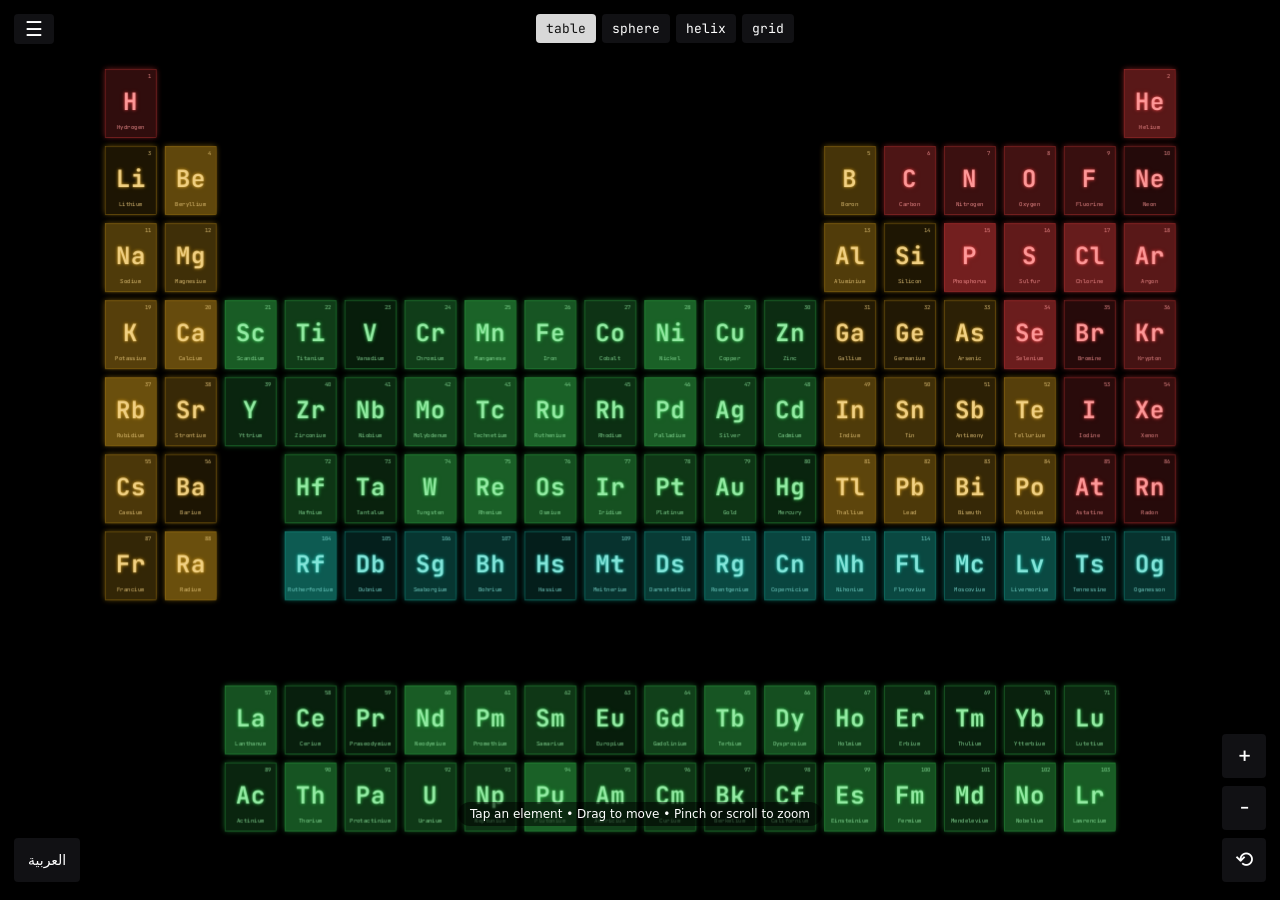
==== commit fe5641bc: "Upload project v0.3" ====
--- a/index.html
+++ b/index.html
@@ -3,17 +3,20 @@
 <meta name="viewport" content="width=device-width,initial-scale=1,viewport-fit=cover">
 <title>Periodic Table 3D | الجدول الدوري ثلاثي الأبعاد</title>
 <meta name="description" content="Interactive 3D periodic table with real-life examples and scientific details. Arabic/English. جدول دوري ثلاثي الأبعاد تفاعلي.">
-<link href="https://fonts.googleapis.com/css2?family=JetBrains+Mono:wght@400;700&display=swap" rel="stylesheet">
+<link href="https://fonts.googleapis.com/css2?family=JetBrains+Mono:wght@400;700&family=Cairo:wght@400;700&display=swap" rel="stylesheet">
+<meta name="theme-color" content="#000000">
+<link rel="icon" href="data:image/svg+xml,%3Csvg xmlns=%27http://www.w3.org/2000/svg%27 viewBox=%270 0 100 100%27%3E%3Ctext y=%27.9em%27 font-size=%2790%27%3E⚛️%3C/text%3E%3C/svg%3E">
 <link rel="stylesheet" href="style.css">
 </head><body>
 <div id="bar"><button data-m="table">table</button><button data-m="sphere">sphere</button><button data-m="helix">helix</button><button data-m="grid">grid</button></div>
-<div id="stage"><div id="scene"></div></div>
+<button id="mn">☰</button><div id="scrim"></div><aside id="dr"></aside><div id="stage"><div id="scene"></div></div>
 <button id="lg">العربية</button><div id="zm"><button data-z="1.3">+</button><button data-z="0.77">−</button><button data-z="0">⟲</button></div>
 <div id="hint">اضغط على عنصر • اسحب للتحريك • قرّب بإصبعين أو بالعجلة</div>
 <div id="ov"><button id="cl">✕</button><div id="cd"><div class="hd"></div><div id="exs"><div class="lb">أمثلة من الحياة الواقعية</div><div id="lst"></div></div><button id="dtb"></button><div id="dt"></div></div></div>
 <script src="data/elements.js"></script>
 <script src="data/examples.js"></script>
 <script src="data/details.js"></script>
+<script src="settings.js"></script>
 <script src="panel.js"></script>
 <script src="app.js"></script>
 </body></html>
--- a/style.css
+++ b/style.css
@@ -1,15 +1,15 @@
 :root{color-scheme:dark}
 *{box-sizing:border-box;margin:0}
-html,body{height:100%;background:#000;overflow:hidden;font-family:"JetBrains Mono",ui-monospace,Menlo,Consolas,monospace;touch-action:none}
+html,body{height:100%;background:var(--bg,#000);overflow:hidden;font-family:"JetBrains Mono",ui-monospace,Menlo,Consolas,monospace;touch-action:none}
 #bar{position:fixed;top:calc(14px + env(safe-area-inset-top,0px));left:0;right:0;display:flex;justify-content:center;gap:8px;z-index:5}
 button{font:inherit;font-size:13px;color:#fff;background:rgba(127,127,127,.28);border:0;padding:6px 12px;border-radius:4px;cursor:pointer}
 button.on{background:rgba(225,225,225,.85);color:#222}
 #stage{position:fixed;inset:0;perspective:1200px;cursor:grab}
 #scene{position:absolute;left:50%;top:50%;width:0;height:0;transform-style:preserve-3d}
-.t{position:absolute;width:120px;height:160px;margin:-80px 0 0 -60px;border:1px solid rgba(var(--c),.6);background:rgba(var(--c),var(--a));box-shadow:0 0 14px rgba(var(--c),.45);color:rgb(var(--l));text-align:center;font-weight:700;user-select:none;-webkit-user-select:none}
-.t i{position:absolute;top:8px;right:10px;font-style:normal;font-size:13px;font-weight:400;opacity:.85}
-.t b{position:absolute;left:0;right:0;top:38px;font-size:56px;text-shadow:0 0 8px rgba(var(--c),.9)}
-.t s{position:absolute;left:0;right:0;bottom:14px;font-size:13px;text-decoration:none;font-weight:400;opacity:.9}
+.t{position:absolute;width:var(--w,120px);height:var(--h,160px);margin:calc(var(--h,160px)/-2) 0 0 calc(var(--w,120px)/-2);border:1px solid rgba(var(--c),.6);border-radius:var(--rad,0);background:rgba(var(--c),calc(var(--ra,.3)*var(--f,1)));box-shadow:0 0 calc(14px*var(--g,1)) rgba(var(--c),calc(.45*var(--g,1)));color:rgb(var(--l));text-align:center;font-weight:700;font-family:var(--ff);user-select:none;-webkit-user-select:none}
+.t i{position:absolute;top:5%;right:8%;font-style:normal;font-size:calc(var(--h,160px)*.081);font-weight:400;opacity:.85}
+.t b{position:absolute;left:0;right:0;top:24%;font-size:calc(var(--h,160px)*.35);text-shadow:0 0 8px rgba(var(--c),.9)}
+.t s{position:absolute;left:0;right:0;bottom:9%;font-size:calc(var(--h,160px)*.081);text-decoration:none;font-weight:400;opacity:.9}
 #ov{position:fixed;inset:0;z-index:10;display:flex;align-items:center;justify-content:center;background:rgba(0,0,0,.8);backdrop-filter:blur(6px);-webkit-backdrop-filter:blur(6px);padding:16px;overflow:auto;opacity:0;pointer-events:none;transition:opacity .35s;touch-action:pan-y}
 #ov.show{opacity:1;pointer-events:auto}
 #cl{position:fixed;top:calc(14px + env(safe-area-inset-top,0px));right:14px;z-index:11}
@@ -44,3 +44,40 @@
 .nt{margin:10px 0 6px;font-size:12px;opacity:.65;text-align:center}
 body:not(.ar) #dtb{direction:ltr}
 .ar #dtb{direction:rtl}
+
+body[data-shape=circle] .t i{right:0;left:0;top:9%;width:100%}
+body[data-shape=circle] .t s{font-size:calc(var(--h,160px)*.065);bottom:15%}
+.hn .t s{display:none}.hz .t i{display:none}
+.hd{border-radius:min(var(--rad,0px),28px);font-family:var(--ff,"JetBrains Mono",monospace)}
+.lt .t b,.lt .hd b{text-shadow:none}
+.lt button{color:#111;background:rgba(0,0,0,.08)}
+.lt button.on{background:#222;color:#fff}
+.lt #ov{background:rgba(255,255,255,.88)}
+.lt #hint{color:#555}
+#mn{position:fixed;top:calc(14px + env(safe-area-inset-top,0px));left:14px;z-index:5;width:40px;height:30px;padding:0;font-size:20px;line-height:1}
+#scrim{position:fixed;inset:0;z-index:19;background:rgba(0,0,0,.5);opacity:0;pointer-events:none;transition:opacity .3s}
+#scrim.open{opacity:1;pointer-events:auto}
+#dr{position:fixed;top:0;bottom:0;left:0;width:min(86vw,340px);z-index:20;background:#121214;color:#eee;transform:translateX(-105%);transition:transform .3s;overflow-y:auto;padding:calc(14px + env(safe-area-inset-top,0px)) 16px 28px;touch-action:pan-y;font-family:system-ui,Tahoma,"Noto Sans Arabic",sans-serif;font-size:14px}
+#dr.open{transform:none}
+.lt #dr{background:#f4f4f6;color:#111}
+#dr button{font-family:inherit;font-size:13px}
+#dr h4{margin:18px 0 8px;font-size:12px;font-weight:600;opacity:.65;letter-spacing:.04em}
+.dh{display:flex;justify-content:space-between;align-items:center;font-size:18px}
+.chips{display:flex;flex-wrap:wrap;gap:6px}
+#dr select{width:100%;padding:9px;background:rgba(127,127,127,.2);color:inherit;border:0;font:inherit;border-radius:4px}
+.cr{display:flex;align-items:center;gap:10px;margin:6px 0}
+.cr input{width:42px;height:30px;border:0;padding:0;background:none;cursor:pointer}
+#dr input[type=range]{width:100%}
+.ck{display:flex;gap:8px;align-items:center;margin:6px 0}
+.wide{width:100%;padding:10px}
+.op .t{background:rgb(var(--bf))}
+#bar{padding:0 14px 0 64px;gap:6px}
+#bar button{padding:6px 10px}
+@media(max-width:380px){#bar{padding-left:60px;gap:4px}#bar button{padding:6px 8px;font-size:12px}}
+#hint{bottom:calc(74px + env(safe-area-inset-bottom,0px))}
+button{background:rgba(24,24,28,.72);color:#fff}
+button.on{background:rgba(235,235,235,.92);color:#111}
+.lt button{background:rgba(255,255,255,.8);color:#111}
+.lt button.on{background:#222;color:#fff}
+#hint{left:50%;right:auto;transform:translateX(-50%);white-space:nowrap;max-width:94vw;padding:5px 12px;border-radius:14px;background:rgba(0,0,0,.55);color:#fff}
+.lt #hint{background:rgba(255,255,255,.8);color:#111}
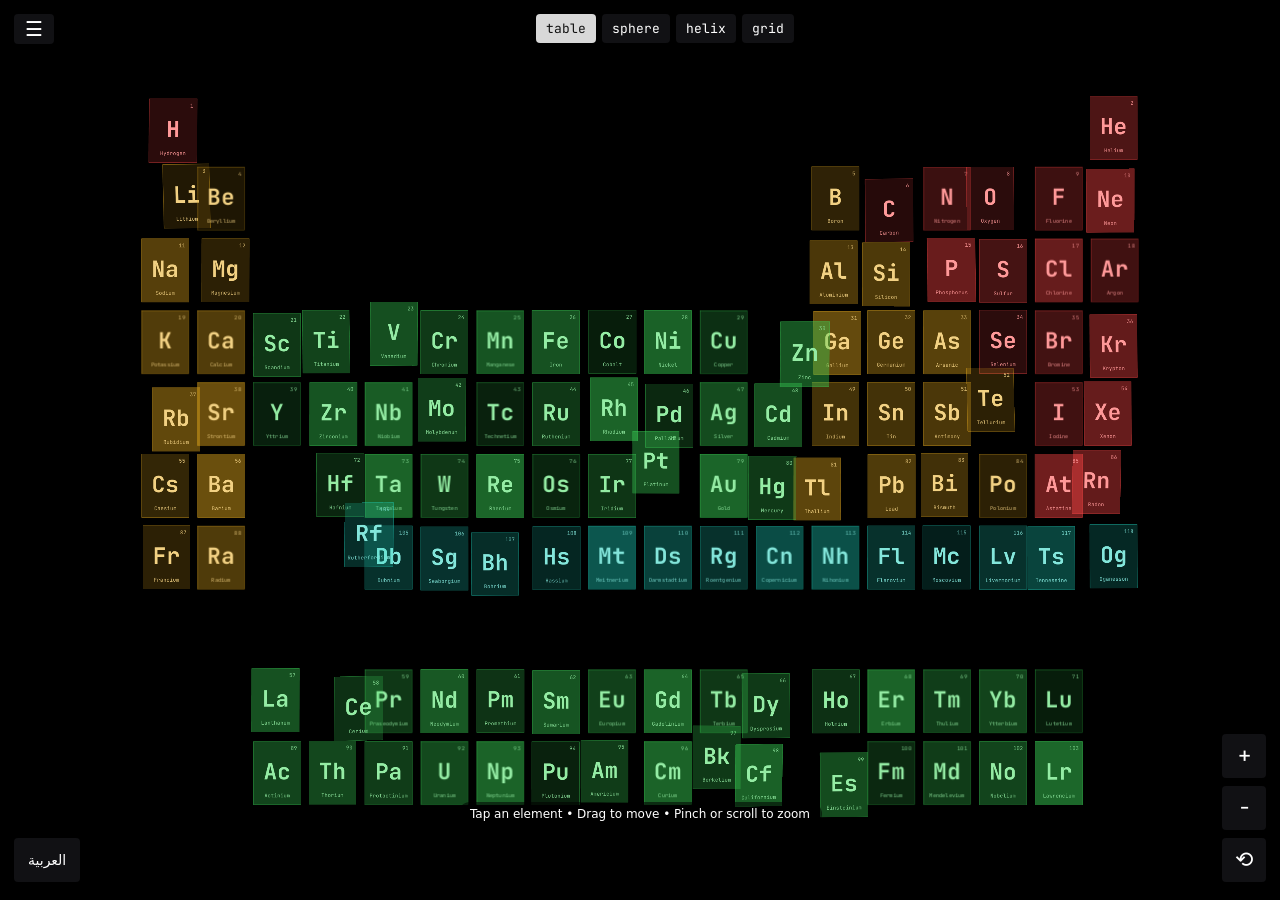
==== commit e2e05f09: "Upload project v0.3" ====
--- a/index.html
+++ b/index.html
@@ -9,10 +9,10 @@
 <link rel="stylesheet" href="style.css">
 </head><body>
 <div id="bar"><button data-m="table">table</button><button data-m="sphere">sphere</button><button data-m="helix">helix</button><button data-m="grid">grid</button></div>
-<button id="mn">☰</button><div id="scrim"></div><aside id="dr"></aside><div id="stage"><div id="scene"></div></div>
+<button id="mn" aria-label="Menu" aria-expanded="false">☰</button><div id="scrim"></div><aside id="dr" aria-label="Menu"></aside><div id="stage"><div id="scene"></div></div>
 <button id="lg">العربية</button><div id="zm"><button data-z="1.3">+</button><button data-z="0.77">−</button><button data-z="0">⟲</button></div>
 <div id="hint">اضغط على عنصر • اسحب للتحريك • قرّب بإصبعين أو بالعجلة</div>
-<div id="ov"><button id="cl">✕</button><div id="cd"><div class="hd"></div><div id="exs"><div class="lb">أمثلة من الحياة الواقعية</div><div id="lst"></div></div><button id="dtb"></button><div id="dt"></div></div></div>
+<div id="ov" role="dialog" aria-modal="true"><button id="cl" aria-label="Close">✕</button><div id="cd"><div class="hd"></div><div id="exs"><div class="lb">أمثلة من الحياة الواقعية</div><div id="lst"></div></div><button id="dtb" aria-expanded="false"></button><div id="dt"></div></div></div>
 <script src="data/elements.js"></script>
 <script src="data/examples.js"></script>
 <script src="data/details.js"></script>
--- a/style.css
+++ b/style.css
@@ -1,12 +1,12 @@
 :root{color-scheme:dark}
 *{box-sizing:border-box;margin:0}
-html,body{height:100%;background:var(--bg,#000);overflow:hidden;font-family:"JetBrains Mono",ui-monospace,Menlo,Consolas,monospace;touch-action:none}
+html,body{height:100%;background:var(--bg,#000);overflow:hidden;font-family:"JetBrains Mono",ui-monospace,Menlo,Consolas,monospace;overscroll-behavior:none}
 #bar{position:fixed;top:calc(14px + env(safe-area-inset-top,0px));left:0;right:0;display:flex;justify-content:center;gap:8px;z-index:5}
 button{font:inherit;font-size:13px;color:#fff;background:rgba(127,127,127,.28);border:0;padding:6px 12px;border-radius:4px;cursor:pointer}
 button.on{background:rgba(225,225,225,.85);color:#222}
 #stage{position:fixed;inset:0;perspective:1200px;cursor:grab}
 #scene{position:absolute;left:50%;top:50%;width:0;height:0;transform-style:preserve-3d}
-.t{position:absolute;width:var(--w,120px);height:var(--h,160px);margin:calc(var(--h,160px)/-2) 0 0 calc(var(--w,120px)/-2);border:1px solid rgba(var(--c),.6);border-radius:var(--rad,0);background:rgba(var(--c),calc(var(--ra,.3)*var(--f,1)));box-shadow:0 0 calc(14px*var(--g,1)) rgba(var(--c),calc(.45*var(--g,1)));color:rgb(var(--l));text-align:center;font-weight:700;font-family:var(--ff);user-select:none;-webkit-user-select:none}
+.t{position:absolute;width:var(--w,120px);height:var(--h,160px);margin:calc(var(--h,160px)/-2) 0 0 calc(var(--w,120px)/-2);border:1px solid rgba(var(--c),.6);border-radius:var(--rad,0);background:rgba(var(--c),calc(var(--ra,.3)*var(--f,1)));box-shadow:0 0 min(calc(14px*var(--g,1)),18px) rgba(var(--c),min(calc(.45*var(--g,1)),.8));color:rgb(var(--l));text-align:center;font-weight:700;font-family:var(--ff);user-select:none;-webkit-user-select:none}
 .t i{position:absolute;top:5%;right:8%;font-style:normal;font-size:calc(var(--h,160px)*.081);font-weight:400;opacity:.85}
 .t b{position:absolute;left:0;right:0;top:24%;font-size:calc(var(--h,160px)*.35);text-shadow:0 0 8px rgba(var(--c),.9)}
 .t s{position:absolute;left:0;right:0;bottom:9%;font-size:calc(var(--h,160px)*.081);text-decoration:none;font-weight:400;opacity:.9}
@@ -81,3 +81,8 @@
 .lt button.on{background:#222;color:#fff}
 #hint{left:50%;right:auto;transform:translateX(-50%);white-space:nowrap;max-width:94vw;padding:5px 12px;border-radius:14px;background:rgba(0,0,0,.55);color:#fff}
 .lt #hint{background:rgba(255,255,255,.8);color:#111}
+.mv .t,.lite .t{box-shadow:none}
+.mv .t b,.lite .t b{text-shadow:none}
+#stage{touch-action:none;-webkit-user-select:none;user-select:none}
+.t:focus-visible{outline:3px solid rgb(var(--l));outline-offset:4px}
+button:focus-visible,select:focus-visible,input:focus-visible{outline:2px solid #4dabff;outline-offset:2px}
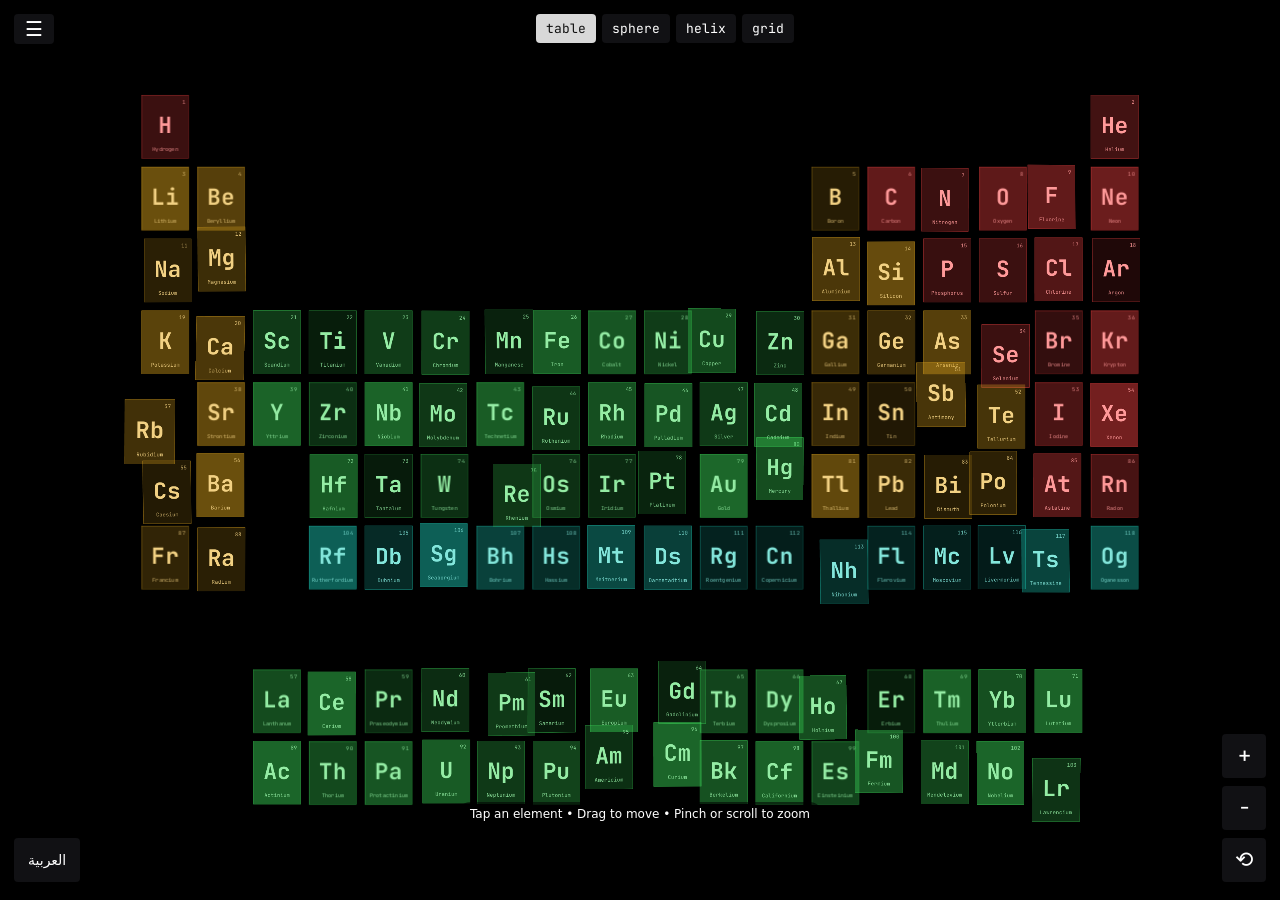
==== commit 930a82c2: "Add Cloudflare Web Analytics script to index.html" ====
--- a/index.html
+++ b/index.html
@@ -19,4 +19,5 @@
 <script src="settings.js"></script>
 <script src="panel.js"></script>
 <script src="app.js"></script>
+  <!-- Cloudflare Web Analytics --><script type='module' src='https://static.cloudflareinsights.com/beacon.min.js' data-cf-beacon='{"token": "d5febf6b84214810ae03bc44f029328c"}'></script><!-- End Cloudflare Web Analytics -->
 </body></html>
